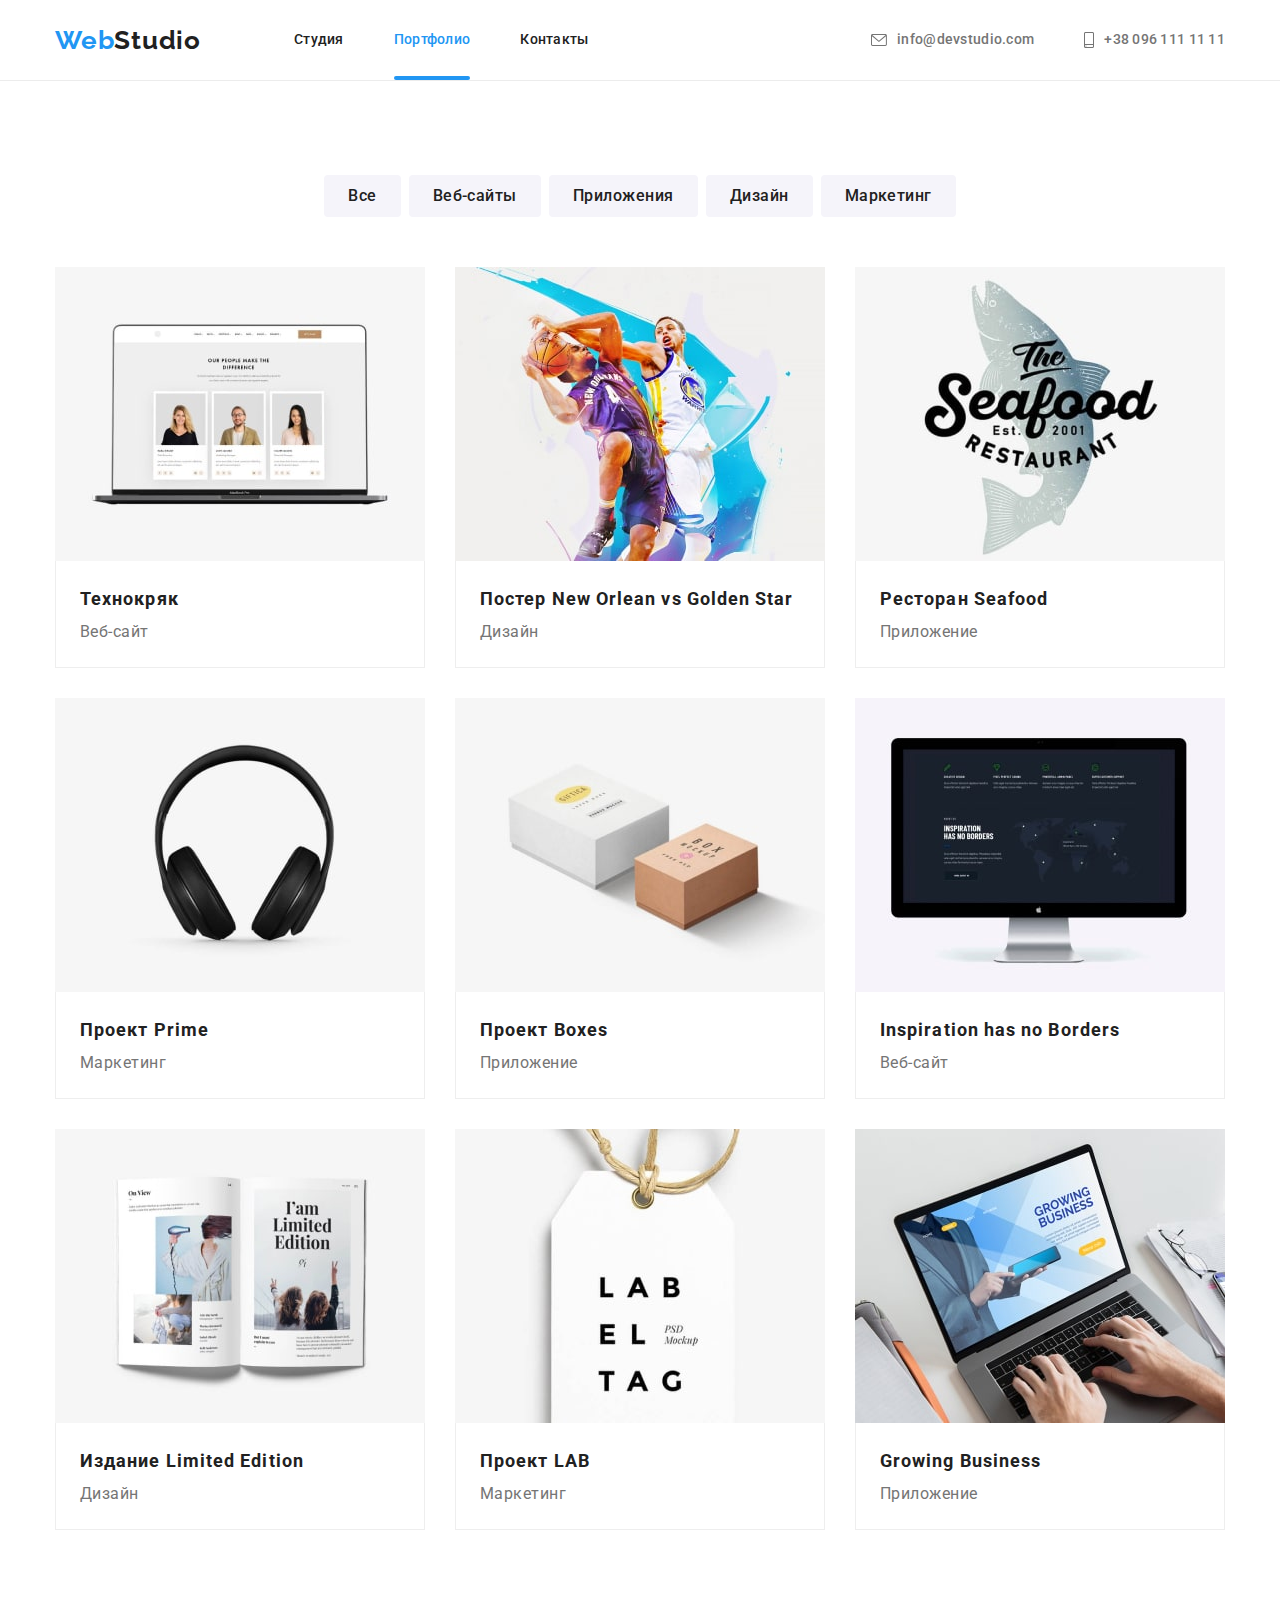
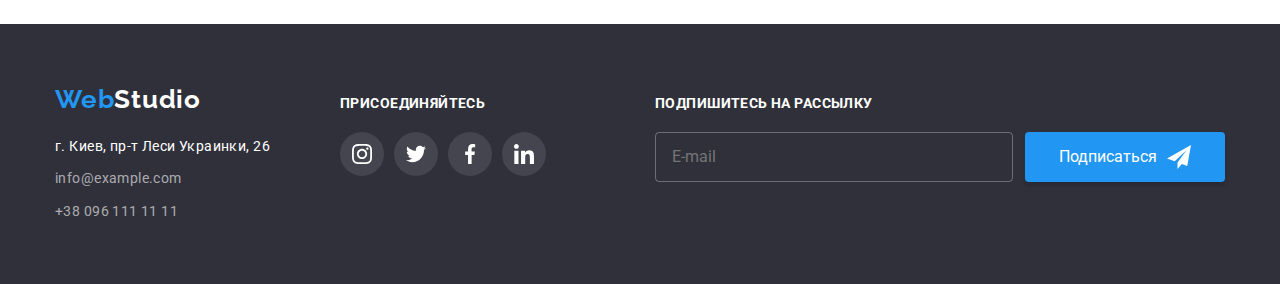
==== portfolio.html @ 9183d962 "старт задания" ====
<!DOCTYPE html>
<html lang="ru">

<head>
    <meta charset="UTF-8">
    <meta http-equiv="X-UA-Compatible" content="IE=edge">
    <meta name="viewport" content="width=device-width, initial-scale=1.0">
    <title>Document</title>    
    <link rel="preconnect" href="https://fonts.googleapis.com">
    <link rel="preconnect" href="https://fonts.gstatic.com" crossorigin>
    <link
        href="https://fonts.googleapis.com/css2?family=Raleway:wght@700&family=Roboto:wght@400;500;700;900&display=swap"
        rel="stylesheet">
        <link rel="stylesheet" href="https://cdnjs.cloudflare.com/ajax/libs/modern-normalize/1.1.0/modern-normalize.min.css"
            integrity="sha512-wpPYUAdjBVSE4KJnH1VR1HeZfpl1ub8YT/NKx4PuQ5NmX2tKuGu6U/JRp5y+Y8XG2tV+wKQpNHVUX03MfMFn9Q=="
            crossorigin="anonymous" referrerpolicy="no-referrer" />
    <link rel="stylesheet" href="https://cdnjs.cloudflare.com/ajax/libs/modern-normalize/1.0.0/modern-normalize.min.css" />
    <link rel="stylesheet" href="./css/styles.css">
</head>
<body>
    <!-- Header -->
    <header class="header">
        <div class="container nav-container">
            <nav class="header-navigation">
                <a lang="en" class="header-logo" href="">Web<span class="logo-studio">Studio</span> </a>
    
                <ul class="header-list">
                    <li class="header-item">
                        <a class="header-link " href="./index.html"> Студия</a>
                    </li>
                    <li class="header-item">
                        <a class="header-link current" href="./portfolio.html"> Портфолио</a>
                    </li>
                    <li class="header-item">
                        <a class="header-link" href="#contact"> Контакты</a>
                    </li>
    
                </ul>
            </nav>
    
            <ul class="header-contacts">
                <li class="header-contacts-item">
                    <a class="header-contacts-link" href="mailto:info@devstudio.com">
                        <svg class="header-contacts-icon" width="16" height="12">
                            <use href="./images/icons.svg#icon-envelope"></use>
                        </svg>
                        info@devstudio.com</a>
                </li>
                <li class="header-contacts-item">
                    <a class="header-contacts-link" href="tel:+380961111111">
                        <svg class="header-contacts-icon" width="10" height="16">
                            <use href="./images/icons.svg#icon-smartphone"></use>
                        </svg>
                        +38 096 111 11 11</a>
                </li>
            </ul>
    
        </div>
    </header>
    <main>

        <!-- Navigation -->
        <section class="section">
            <div class="container">
                <h1 class="visually-hidden">Навигация по сайту</h1>
                <ul class="navigation-list">
                    <li class="navigation-item"><button class="navigation-button" type="button">Все</button></li>
                    <li class="navigation-item"><button class="navigation-button" type="button">Веб-сайты</button></li>
                    <li class="navigation-item"><button class="navigation-button" type="button">Приложения</button></li>
                    <li class="navigation-item"><button class="navigation-button" type="button">Дизайн</button></li>
                    <li class="navigation-item"><button class="navigation-button" type="button">Маркетинг</button></li>
                </ul>
                <ul class="offers-list">
                    <li class="offers-item">
                        <a class="offers-link" href="">
                            <div class="offers-popup-block">
                                <img src="./images/img1-min.jpg" alt="Технокряк" width="370">
                                <p class="offers-popup-text">Технокряк это современная площадка распространения коронавируса. Компании используют эту платформу для цифрового
                                шпионажа и атак на защищённые сервера конкурентов.</p>
                            </div>
                            <div class="offers-item-bottom">
                                <h2 class="offers-title">Технокряк</h2>
                                <p class="offers-text">Веб-сайт</p>
                            </div>
                        </a>
                    </li>
                    <li class="offers-item">
                        <a class="offers-link" href="">
                            <div class="offers-popup-block">
                            <img src="./images/img2-min.jpg" alt="Постер New Orlean vs Golden Star" width="370">
                            <p class="offers-popup-text">Технокряк это современная площадка распространения коронавируса. Компании используют эту
                                платформу для цифрового
                                шпионажа и атак на защищённые сервера конкурентов.</p>
                                </div>
                            <div class="offers-item-bottom">
                                <h2 class="offers-title">Постер New Orlean vs Golden Star</h2>
                                <p class="offers-text">Дизайн</p>
                            </div>
                        </a>
                    </li>
                    <li class="offers-item">
                        <a class="offers-link" href="">
                            <div class="offers-popup-block">
                            <img src="./images/img3-min.jpg" alt="Ресторан Seafood" width="370">
                            <p class="offers-popup-text">Технокряк это современная площадка распространения коронавируса. Компании используют эту
                                платформу для цифрового
                                шпионажа и атак на защищённые сервера конкурентов.</p>
                                </div>
                            <div class="offers-item-bottom">
                                <h2 class="offers-title">Ресторан Seafood</h2>
                                <p class="offers-text">Приложение</p>
                            </div>
                        </a>
                    </li>
                    <li class="offers-item">
                        <a class="offers-link" href="">
                            <div class="offers-popup-block">
                            <img src="./images/img4-min.jpg" alt="Проект Prime" width="370">
                            <p class="offers-popup-text">Технокряк это современная площадка распространения коронавируса. Компании используют эту
                                платформу для цифрового
                                шпионажа и атак на защищённые сервера конкурентов.</p>
                                </div>
                            <div class="offers-item-bottom">
                                <h2 class="offers-title">Проект Prime</h2>
                                <p class="offers-text">Маркетинг</p>
                            </div>
                        </a>
                    </li>
                    <li class="offers-item">
                        <a class="offers-link" href="">
                            <div class="offers-popup-block">
                            <img src="./images/img5-min.jpg" alt="Проект Boxes" width="370">
                            <p class="offers-popup-text">Технокряк это современная площадка распространения коронавируса. Компании используют эту
                                платформу для цифрового
                                шпионажа и атак на защищённые сервера конкурентов.</p>
                                </div>
                            <div class="offers-item-bottom">
                                <h2 class="offers-title">Проект Boxes</h2>
                                <p class="offers-text">Приложение</p>
                            </div>
                        </a>
                    </li>
                    <li class="offers-item">
                        <a class="offers-link" href="">
                            <div class="offers-popup-block">
                            <img src="./images/img6-min.jpg" alt="Inspiration has no Borders" width="370">
                            <p class="offers-popup-text">Технокряк это современная площадка распространения коронавируса. Компании используют эту
                                платформу для цифрового
                                шпионажа и атак на защищённые сервера конкурентов.</p>
                                </div>
                            <div class="offers-item-bottom">
                                <h2 class="offers-title">Inspiration has no Borders</h2>
                                <p class="offers-text">Веб-сайт</p>
                            </div>
                        </a>
                    </li>
                    <li class="offers-item">
                        <a class="offers-link" href="">
                            <div class="offers-popup-block">
                            <img src="./images/img7-min.jpg" alt="Издание Limited Edition" width="370">
                            <p class="offers-popup-text">Технокряк это современная площадка распространения коронавируса. Компании используют эту
                                платформу для цифрового
                                шпионажа и атак на защищённые сервера конкурентов.</p>
                                </div>
                            <div class="offers-item-bottom">
                                <h2 class="offers-title">Издание Limited Edition</h2>
                                <p class="offers-text">Дизайн</p>
                            </div>
                        </a>
                    </li>
                    <li class="offers-item">
                        <a class="offers-link" href="">
                            <div class="offers-popup-block">
                            <img src="./images/img8-min.jpg" alt="Проект LAB" width="370">
                            <p class="offers-popup-text">Технокряк это современная площадка распространения коронавируса. Компании используют эту
                                платформу для цифрового
                                шпионажа и атак на защищённые сервера конкурентов.</p>
                                </div>
                            <div class="offers-item-bottom">
                                <h2 class="offers-title">Проект LAB</h2>
                                <p class="offers-text">Маркетинг</p>
                            </div>
                        </a>
                    </li>
                    <li class="offers-item">
                        <a class="offers-link" href="">
                            <div class="offers-popup-block">
                            <img src="./images/img9-min.jpg" alt="Growing Business" width="370">
                            <p class="offers-popup-text">Технокряк это современная площадка распространения коронавируса. Компании используют эту
                                платформу для цифрового
                                шпионажа и атак на защищённые сервера конкурентов.</p>
                                </div>
                            <div class="offers-item-bottom">
                                <h2 class="offers-title">Growing Business</h2>
                                <p class="offers-text">Приложение</p>
                            </div>
                        </a>
                    </li>
                </ul>
            </div>
        </section>

        <!-- Items -->
       
    </main>

    <!-- Footer -->
<footer class="footer" id="contact">
    <div class="container footer-container">
        <div class="address-box">
            <a lang="en" class="footer-logo" href="">Web<span class="footer-logo-studio">Studio</span></a>

            <address class="footer-address">
                <ul class="footer-contacts">
                    <li class="footer-contacts-item">
                        <a class="footer-map" href="https://goo.gl/maps/VZ49UgYhJQWMEwJX7" target="_blank"
                            rel="noopener noreferrer">г. Киев, пр-т Леси Украинки, 26
                        </a>
                    </li>
                    <li class="footer-contacts-item"><a class="footer-mail"
                            href="mailto:info@example.com">info@example.com</a></li>
                    <li class="footer-contacts-item"><a class="footer-tel" href="tel:+380961111111">+38 096 111 11
                            11</a></li>
                </ul>
            </address>
        </div>
        <div class="social-box">
            <p class="social-title">присоединяйтесь</p>
            <ul class="footer-social-list">
                <li class="footer-social-item">
                    <a href="" class="footer-social-link">
                        <svg class="footer-social-icon" width="20" height="20">
                            <use href="./images/icons.svg#icon-instagram-2">
                            </use>
                        </svg>
                    </a>
                </li>
                <li class="footer-social-item">
                    <a href="" class="footer-social-link">
                        <svg class="footer-social-icon" width="20" height="20">
                            <use href="./images/icons.svg#icon-twitter-1">
                            </use>
                        </svg>
                    </a>
                </li>
                <li class="footer-social-item">
                    <a href="" class="footer-social-link">
                        <svg class="footer-social-icon" width="20" height="20">
                            <use href="./images/icons.svg#icon-facebook-1">
                            </use>
                        </svg>
                    </a>
                </li>
                <li class="footer-social-item">
                    <a href="" class="footer-social-link">
                        <svg class="footer-social-icon" width="20" height="20">
                            <use href="./images/icons.svg#icon-linkedin-1">
                            </use>
                        </svg>
                    </a>
                </li>
            </ul>
        </div>
        <div class="online">
            <form action="#" class="online-form">
                <p class="social-title">подпишитесь на рассылку</p>
                <div class="online-signup">

                    <input type="text" class="online-input" name="online-name" placeholder="E-mail">
                    <button type="submit" class="footer-form-button">
                        Подписаться
                        <svg class="footer-button-icon" width="24" height="24">
                            <use href="./images/icons.svg#icon-icon-send"></use>
                        </svg>
                    </button>
                </div>

            </form>
        </div>
    </div>

</footer>
    
    </footer>
</body>
</html>
---- css/styles.css ----
:root {
  --main-title-color: #212121;
  --second-title-color: #ffffff;
  --main-text-color: #757575;
  --accent-color: #2196f3;
  --first-contacts-color: #757575;
  --second-contacts-color: rgba(255, 255, 255, 0.6);
  --third-contacts-color: #ffffff;
  --timing-function: cubic-bezier(0.4, 0, 0.2, 1);
}

html {
  box-sizing: border-box;
}

*,
*::before,
*::after {
  box-sizing: inherit;
}

body {
  font-family: Roboto, sans-serif;
  /* font-size: 14px;
  line-height: 1.71;
  letter-spacing: 0.03;
  color: #757575; */
}

a {
  text-decoration: none;
}

h1,
h2,
h3,
p,
ul {
  margin: 0;
}

ul {
  padding: 0;
  list-style: none;
}

img {
  display: block;
  max-width: 100%;
  height: auto;
}

.container {
  width: 1200px;
  padding-left: 15px;
  padding-right: 15px;
  margin: 0 auto;
}

.section {
  padding-top: 94px;
  padding-bottom: 94px;
}

/* -------------------- Header ------------------ */

.header {
  border-bottom: 1px solid #ececec;
}

.header-logo {
  margin-right: 93px;

  font-family: Raleway;
  font-weight: 700;
  font-size: 26px;
  line-height: 1.19;
  letter-spacing: 0.03em;
  color: #2196f3;
}

.logo-studio {
  color: #212121;
}

.header-list {
  display: flex;
}

.header-list .header-item:not(:last-child) {
  margin-right: 50px;
}

.header-link.current::after {
  content: '';
  position: absolute;
  display: block;
  width: 100%;
  height: 4px;
  bottom: 0;
  border-radius: 2px;
  background-color: var(--accent-color);
}
.header-link.current {
  color: var(--accent-color);
  position: relative;
}

.header-link {
  display: block;
  position: relative;
  padding-top: 32px;
  padding-bottom: 32px;

  font-weight: 500;
  font-size: 14px;
  line-height: 1.14;
  letter-spacing: 0.02em;
  color: var(--main-title-color);
  transition: color 250ms var(--timing-function);
}

.header-link:hover,
.header-link:focus {
  color: var(--accent-color);
}

.header-link:hover::after,
.header-link:focus::after {
  opacity: 1;
}

.header-navigation {
  display: flex;
  align-items: center;
}

.nav-container {
  display: flex;
}

.header-contacts {
  display: flex;
  margin-left: auto;
}

.header-contacts .header-contacts-item:not(:last-child) {
  margin-right: 50px;
}

.header-contacts-link {
  display: flex;
  padding-top: 32px;
  padding-bottom: 32px;
  align-items: center;

  font-weight: 500;
  font-size: 14px;
  line-height: 1.14;
  letter-spacing: 0.02em;

  color: var(--first-contacts-color);
  transition: color 250ms var(--timing-function);
}

.header-contacts-link:hover,
.header-contacts-link:focus {
  color: var(--accent-color);
}

.header-contacts-icon {
  margin-right: 10px;
  fill: currentColor;
}
/*----------------- Hero ------------------- */

.hero {
  max-width: 1600px;
  margin-left: auto;
  margin-right: auto;
  padding: 200px 0;
  background-color: #2f303a;
  background-image: linear-gradient(rgba(47, 48, 58, 0.4), rgba(47, 48, 58, 0.4)),
    url(../images/hero-background.jpg);
  text-align: center;
  background-repeat: no-repeat;
  background-position: center;
  background-size: cover;
}

.hero-title {
  width: 696px;
  margin-bottom: 30px;
  margin-left: auto;
  margin-right: auto;

  font-weight: 900;
  font-size: 44px;
  line-height: 1.36;
  letter-spacing: 0.06em;
  text-transform: uppercase;
  color: var(--second-title-color);
}

.hero-button {
  cursor: pointer;
  font-family: inherit;
  font-weight: 700;
  font-size: 16px;
  line-height: 1.87;
  letter-spacing: 0.06em;
  background-color: var(--accent-color);
  color: var(--second-title-color);
  min-width: 200px;
  min-height: 50px;
  box-shadow: 0px 4px 4px rgba(0, 0, 0, 0.15);
  border-radius: 4px;
  border: transparent;
  transition: background-color 250ms var(--timing-function);
}

.hero-button:hover,
.hero-button:focus {
  background-color: #188ce8;
}

/*----------------- About ------------------- */

.about-icons-list {
  display: flex;
  justify-content: center;
  margin-bottom: 30px;
}

.about-icons-item {
  width: 270px;
  height: 120px;
  background: #f5f4fa;
  border-radius: 4px;
}

.about-icons-item + .about-icons-item {
  margin-left: 30px;
}

.about-icons-link {
  width: 100%;
  height: 100%;
  display: flex;
  align-items: center;
  justify-content: center;
}

.about-list {
  display: flex;
}

.about-title {
  font-weight: 700;
  font-size: 14px;
  line-height: 1.14;
  letter-spacing: 0.03em;
  text-transform: uppercase;
  color: var(--main-title-color);
  margin-bottom: 10px;
}

.about-item:not(:last-child) {
  margin-right: 30px;
}

/* .about-item::before { 
  display: block;
  content: '';
  height: 120px;
  background: #f5f4fa;
  border-radius: 4px;
  margin-bottom: 30px;
}*/

.about-text {
  font-size: 14px;
  line-height: 1.71;
  letter-spacing: 0.03em;
  color: var(--main-text-color);
}

/*--------------------  Our works ------------------ */

.work-section {
  padding-top: 0;
}

.works-list {
  display: flex;
}

.works-item:not(:last-child) {
  margin-right: 30px;
}

.works-item {
  position: relative;
}
.works-item > .works-text {
  position: absolute;
  display: flex;
  align-items: center;
  justify-content: center;
  bottom: 0;
  height: 70px;
  width: 100%;
  font-family: Roboto;
  font-weight: 700;
  font-size: 14px;
  line-height: 16px;
  letter-spacing: 0.03em;
  text-transform: uppercase;
  background-color: rgba(47, 48, 58, 0.8);

  color: var(--second-title-color);
}

.works-title {
  text-align: center;
  margin-bottom: 50px;

  font-weight: 700;
  font-size: 36px;
  line-height: 1.17;
  letter-spacing: 0.03em;

  color: var(--main-title-color);
}

/* ------------------ Our team ---------------------- */
.team-section {
  background-color: #f5f4fa;
}

.team-list {
  display: flex;
}

.team-item:not(:last-child) {
  margin-right: 30px;
}

.team-title {
  text-align: center;
  margin-bottom: 50px;

  font-weight: 700;
  font-size: 36px;
  line-height: 1.17;
  letter-spacing: 0.03em;
  color: var(--main-title-color);
}

.team-name {
  margin-bottom: 10px;

  font-weight: 500;
  font-size: 16px;
  line-height: 1.19;
  letter-spacing: 0.03em;
  color: var(--main-title-color);
}

.team-position {
  font-size: 16px;
  line-height: 1.19;
  letter-spacing: 0.03em;
  color: var(--main-text-color);
  margin-bottom: 16px;
}

.crewman-item-bottom {
  padding-top: 30px;
  padding-bottom: 30px;
  text-align: center;

  background: #ffffff;
  box-shadow: 0px 1px 3px rgba(0, 0, 0, 0.12), 0px 1px 1px rgba(0, 0, 0, 0.14),
    0px 2px 1px rgba(0, 0, 0, 0.2);
  border-radius: 0px 0px 4px 4px;
}

.master-social-list {
  display: flex;
  justify-content: center;
}

.master-social-item {
  width: 44px;
  height: 44px;
}

.master-social-item + .master-social-item {
  margin-left: 10px;
}

.master-social-link {
  width: 100%;
  height: 100%;
  background-color: #ffffff;
  border-radius: 50%;
  display: flex;
  align-items: center;
  justify-content: center;
  color: #afb1b8;
  transition: background-color 250ms var(--timing-function), color 250ms var(--timing-function);
}

.master-social-icon {
  fill: currentColor;
}

.master-social-link:hover,
.master-social-link:focus {
  background-color: var(--accent-color);
  color: #ffffff;
}

/* -------------Regular customers------------- */

.customers-list {
  display: flex;
  justify-content: center;
}

.customers-item {
  width: 170px;
  height: 92px;
}

.customers-item + .customers-item {
  margin-left: 30px;
}

.customers-link {
  width: 100%;
  height: 100%;
  border: 1px solid #afb1b8;
  border-radius: 4px;
  display: flex;
  align-items: center;
  justify-content: center;
  color: #afb1b8;
  transition: border-color 250ms var(--timing-function), color 250ms var(--timing-function);
}

.customers-icon {
  fill: currentColor;
}

.customers-link:hover,
.customers-link:focus {
  border-color: var(--accent-color);
  color: var(--accent-color);
}

.customers-title {
  text-align: center;
  margin-bottom: 50px;

  font-weight: 700;
  font-size: 36px;
  line-height: 1.17;
  letter-spacing: 0.03em;
  color: var(--main-title-color);
}

/* ------------------ Footer ---------------- */

.footer {
  background-color: #2f303a;
  padding: 60px 0;
}

.footer-address {
  margin-top: 20px;
  font-style: normal;
}

.footer-logo {
  font-family: Raleway;
  font-weight: 700;
  font-size: 26px;
  line-height: 1.19;
  letter-spacing: 0.03em;
  color: #2196f3;
}

.footer-logo-studio {
  color: #ffffff;
}

.footer-map {
  font-size: 14px;
  line-height: 1.71;
  letter-spacing: 0.03em;
  color: var(--third-contacts-color);
}

.footer-mail {
  font-size: 14px;
  line-height: 1.71;
  letter-spacing: 0.03em;
  color: var(--second-contacts-color);
}

.footer-tel {
  font-size: 14px;
  line-height: 1.71;
  letter-spacing: 0.03em;
  color: var(--second-contacts-color);
}

.footer-contacts-item:not(:last-child) {
  margin-bottom: 9px;
}

.footer-container {
  display: flex;
  align-items: baseline;
}

.social-box {
  margin-left: 70px;
}

.social-title {
  font-weight: 700;
  font-size: 14px;
  line-height: 1.14;
  letter-spacing: 0.03em;
  text-transform: uppercase;
  margin-bottom: 20px;
  color: var(--second-title-color);
}

.footer-social-list {
  display: flex;
  justify-content: center;
}

.footer-social-item {
  width: 44px;
  height: 44px;
}

.footer-social-item:not(:last-child) {
  margin-right: 10px;
}

.footer-social-link {
  width: 100%;
  height: 100%;
  background-color: rgba(255, 255, 255, 0.1);
  border-radius: 50%;
  display: flex;
  align-items: center;
  justify-content: center;
  color: #afb1b8;
  transition: background-color 250ms var(--timing-function);
}

.footer-social-icon {
  fill: var(--second-title-color);
}

.footer-social-link:hover,
.footer-social-link:focus {
  background-color: var(--accent-color);
}

.online {
  margin-left: auto;
}

.online-signup {
  display: flex;
  justify-content: space-between;
  align-items: center;
  margin-left: auto;
}

.online-input {
  width: 358px;
  height: 50px;
  border: 1px solid rgba(255, 255, 255, 0.3);
  border-radius: 4px;
  background-color: inherit;
  padding: 15px 16px;
  color: #ffffff;
  margin-right: 12px;
}

.footer-form-button {
  cursor: pointer;
  border: transparent;
  display: flex;
  justify-content: center;
  align-items: center;
  width: 200px;
  height: 50px;
  background: #2196f3;
  box-shadow: 0px 4px 4px rgba(0, 0, 0, 0.15);
  border-radius: 4px;
  font-size: 16px;
  line-height: 1.87;
  color: #ffffff;
}

.footer-button-icon {
  margin-left: 10px;
  fill: #ffffff;
}

/*--------------------Modal window---------------- */

.backdrop {
  width: 100vw;
  height: 100vh;
  background-color: rgba(0, 0, 0, 0.2);
  position: fixed;
  top: 0;
  transition: opacity 500ms var(--timing-function), visibility 500ms var(--timing-function);
}

.backdrop.is-hidden .modal {
  transform: scale(1.5);
  transition: transform 500ms;
}

.modal {
  width: 528px;
  min-height: 581px;
  background-color: var(--second-title-color);
  border-radius: 4px;
  position: absolute;
  top: 50%;
  left: 50%;
  padding: 40px;
  transform: scale(1);
  transform: translate(-50%, -50%);
  transition: transform 500ms var(--timing-function);
}

.modal-close {
  cursor: pointer;
  width: 30px;
  height: 30px;
  background-color: transparent;
  border: 1px solid rgba(0, 0, 0, 0.1);
  border-radius: 50%;
  position: absolute;
  top: 8px;
  right: 8px;
  display: flex;
  align-items: center;
  justify-content: center;
}

.modal-close:hover,
.modal-close:focus {
  fill: #2196f3;
  transition: fill 250ms cubic-bezier(0.4, 0, 0.2, 1);
}

.is-hidden {
  visibility: hidden;
  opacity: 0;
  pointer-events: none;
}

.modal-title {
  font-weight: bold;
  font-size: 20px;
  line-height: 1.15;
  text-align: center;
  letter-spacing: 0.03em;

  color: var(--main-title-color);
  margin-bottom: 12px;
}

.modal-field {
  margin-bottom: 10px;
}
.modal-comment {
  margin-bottom: 20px;
}

.input-wrap {
  position: relative;
}

.input-icon {
  position: absolute;
  left: 12px;
  top: 50%;
  transform: translateY(-50%);
  transition: fill 250ms var(--timing-function);
}

.modal-form-input {
  cursor: pointer;
  width: 100%;
  height: 40px;
  border: 1px solid rgba(33, 33, 33, 0.2);
  border-radius: 4px;

  padding-left: 42px;
  padding-right: 10px;
  color: var(--main-text-color);
  outline: none;
  transition: border-color 250ms var(--timing-function);
}

.modal-form-input:focus {
  border-color: var(--accent-color);
}

.modal-form-input:focus + .input-icon {
  fill: var(--accent-color);
}

.modal-form-text {
  display: block;
  width: 100%;
  height: 120px;
  border: 1px solid rgba(33, 33, 33, 0.2);

  border-radius: 4px;
  resize: none;
  padding: 12px 16px;
}

.modal-form-text::placeholder {
  font-size: 12px;
  line-height: 1.17;
  letter-spacing: 0.01em;
  color: rgba(117, 117, 117, 0.5);
}

.modal-form-text:focus {
  border-color: var(--accent-color);
}

.form-input-text {
  font-family: Roboto;
  font-weight: normal;
  font-size: 12px;
  line-height: 1.17;
  letter-spacing: 0.01em;
  color: var(--main-text-color);
  display: block;
  margin-bottom: 4px;
}

.check-text {
  align-items: center;
  justify-content: center;
  font-size: 14px;
  line-height: 1.71;
  letter-spacing: 0.03em;
  color: var(--first-contacts-color);
  display: flex;
  margin-bottom: 30px;
}

.check-item {
  width: 16px;
  height: 15px;
  border: 2px solid #212121;
  border-radius: 2px;
  margin-right: 8px;
  display: flex;
  align-items: center;
  justify-content: center;
  transition: background-color 250ms var(--timing-function), border 250ms var(--timing-function);
}

.check-icon {
  fill: #ffffff;
}
.policy-text,
.modal-checkbox-link {
  font-size: 14px;
  line-height: 1.71;
  letter-spacing: 0.03em;
  color: var(--main-text-color);
}

.modal-checkbox-link {
  text-decoration-line: underline;
  color: #2196f3;
}

.modal-check:checked + .check-text .check-item {
  background-color: var(--accent-color);
  border: none;
}

.modal-check:focus {
  accent-color: var(--accent-color);
  border: none;
}

.modal-button {
  display: block;
  margin: 0 auto;
  cursor: pointer;
  font-family: inherit;
  font-weight: 700;
  font-size: 16px;
  line-height: 1.87;
  letter-spacing: 0.06em;
  background-color: var(--accent-color);
  color: var(--second-title-color);
  min-width: 200px;
  min-height: 50px;
  box-shadow: 0px 4px 4px rgba(0, 0, 0, 0.15);
  border-radius: 4px;
  border: transparent;
  transition: background-color 250ms var(--timing-function);
}

.modal-button:hover,
.modal-button:focus {
  background-color: #188ce8;
}

/* ------------------- PORTFOLIO ----------------- */
/* ------------------- Navigation ----------------- */

.navigation-list {
  display: flex;
  justify-content: center;
  margin-bottom: 50px;
}

.menu-container {
  padding-top: 94px;
}

.visually-hidden {
  position: absolute;
  width: 1px;
  height: 1px;
  margin: -1px;
  padding: 0;
  overflow: hidden;
  border: 0;
  clip: rect(0 0 0 0);
}

.navigation-list .navigation-item:not(:last-child) {
  margin-right: 8px;
}

.navigation-button {
  cursor: pointer;
  font-family: inherit;
  font-weight: 500;
  font-size: 16px;
  line-height: 1.62;
  letter-spacing: 0.03em;
  color: var(--main-title-color);
  background: #f5f4fa;

  border-radius: 4px;
  min-width: 73px;
  padding: 6px 22px 6px 22px;
  border: 2px solid transparent;
  transition: background-color 250ms var(--timing-function), color 250ms var(--timing-function),
    box-shadow 250ms var(--timing-function);
}

.navigation-button:hover,
.navigation-button:focus {
  box-shadow: 0px 3px 1px rgba(0, 0, 0, 0.1), 0px 1px 2px rgba(0, 0, 0, 0.08),
    0px 2px 2px rgba(0, 0, 0, 0.12);
  color: #ffffff;
  background-color: var(--accent-color);
}

/* ------------------- Offers ----------------- */

.offers-section {
  padding-top: 50px;
  padding-bottom: 94px;
}

.offers-title {
  font-weight: 700;
  font-size: 18px;
  line-height: 2;
  letter-spacing: 0.06em;
  color: var(--main-title-color);
}

.offers-text {
  font-size: 16px;
  line-height: 1.87;
  letter-spacing: 0.03em;
  color: var(--main-text-color);
}

.offers-list {
  display: flex;
  flex-wrap: wrap;
  margin-left: -30px;
  margin-bottom: -30px;
}

.offers-item {
  flex-basis: calc(100% / 3 - 30px);
  margin-left: 30px;
  margin-bottom: 30px;
}

.offers-link:hover .offers-popup-text,
.offers-link:focus .offers-popup-text {
  transform: translateY(0);
}

.offers-link {
  display: block;
  transition: box-shadow 250ms var(--timing-function);
}

.offers-link:hover,
.offers-link:focus {
  box-shadow: 0px 1px 1px rgba(0, 0, 0, 0.12), 0px 4px 4px rgba(0, 0, 0, 0.06),
    1px 4px 6px rgba(0, 0, 0, 0.16);
}

.offers-item-bottom {
  padding: 20px 24px;
  border: 1px solid #eeeeee;
  border-top: none;
}

.offers-popup-block {
  position: relative;
  overflow: hidden;
}

.offers-popup-text {
  position: absolute;
  top: 0;
  left: 0;
  padding: 63px 24px;
  background-color: rgba(33, 150, 243, 0.9);
  font-family: Roboto;
  font-size: 18px;
  line-height: 1.56;
  letter-spacing: 0.03em;
  color: var(--second-title-color);
  transform: translateY(100%);
  transition: transform 250ms var(--timing-function);
}
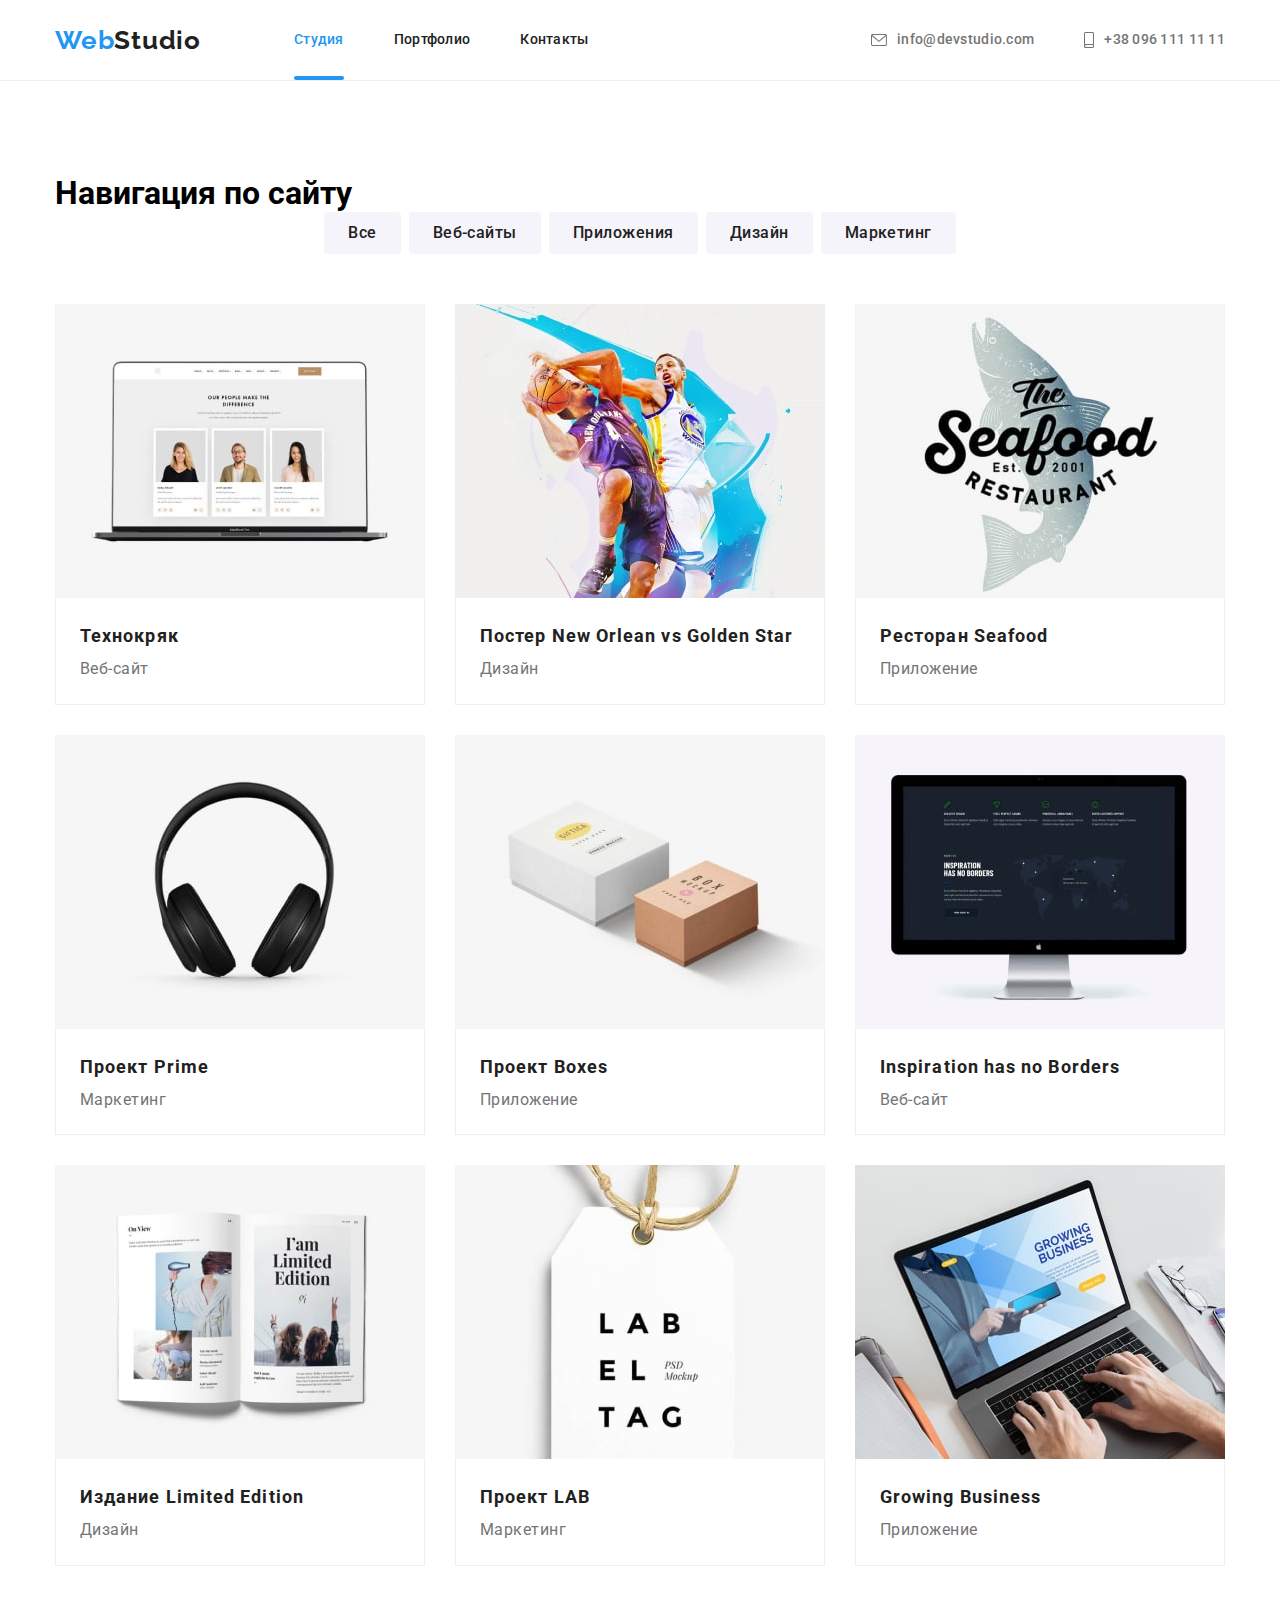
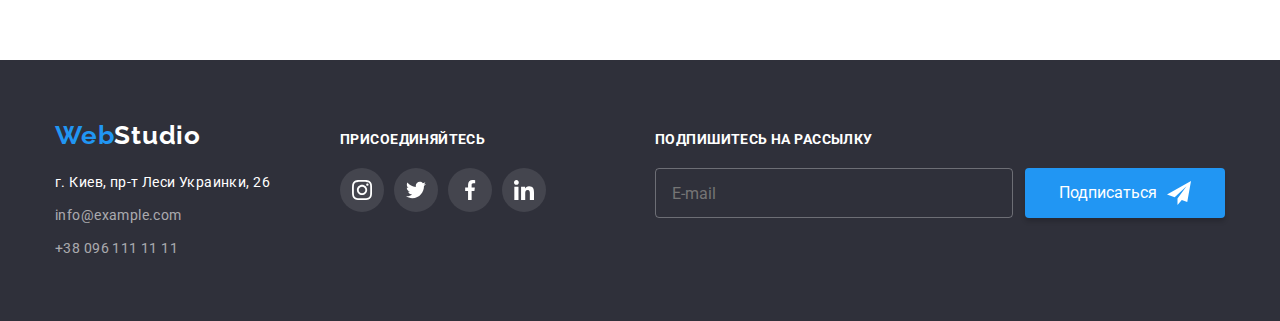
==== commit ca1f6d4d: "bem part1" ====
--- a/portfolio.html
+++ b/portfolio.html
@@ -15,40 +15,41 @@
             integrity="sha512-wpPYUAdjBVSE4KJnH1VR1HeZfpl1ub8YT/NKx4PuQ5NmX2tKuGu6U/JRp5y+Y8XG2tV+wKQpNHVUX03MfMFn9Q=="
             crossorigin="anonymous" referrerpolicy="no-referrer" />
     <link rel="stylesheet" href="https://cdnjs.cloudflare.com/ajax/libs/modern-normalize/1.0.0/modern-normalize.min.css" />
-    <link rel="stylesheet" href="./css/styles.css">
+    
+    <link rel="stylesheet" href="./css/main.css">
 </head>
 <body>
     <!-- Header -->
     <header class="header">
-        <div class="container nav-container">
-            <nav class="header-navigation">
-                <a lang="en" class="header-logo" href="">Web<span class="logo-studio">Studio</span> </a>
-    
-                <ul class="header-list">
-                    <li class="header-item">
-                        <a class="header-link " href="./index.html"> Студия</a>
-                    </li>
-                    <li class="header-item">
-                        <a class="header-link current" href="./portfolio.html"> Портфолио</a>
-                    </li>
-                    <li class="header-item">
-                        <a class="header-link" href="#contact"> Контакты</a>
+        <div class="container header__container">
+            <nav class="header__navigation">
+                <a lang="en" class="header__logo" href="">Web<span class="header__logostudio">Studio</span> </a>
+    
+                <ul class="header__list">
+                    <li class="header__item">
+                        <a class="header__link current" href="./index.html"> Студия</a>
+                    </li>
+                    <li class="header__item">
+                        <a class="header__link" href="./portfolio.html"> Портфолио</a>
+                    </li>
+                    <li class="header__item">
+                        <a class="header__link" href="#contact"> Контакты</a>
                     </li>
     
                 </ul>
             </nav>
     
-            <ul class="header-contacts">
-                <li class="header-contacts-item">
-                    <a class="header-contacts-link" href="mailto:info@devstudio.com">
-                        <svg class="header-contacts-icon" width="16" height="12">
+            <ul class="contacts">
+                <li class="contacts__item">
+                    <a class="contacts__link" href="mailto:info@devstudio.com">
+                        <svg class="contacts__icon" width="16" height="12">
                             <use href="./images/icons.svg#icon-envelope"></use>
                         </svg>
                         info@devstudio.com</a>
                 </li>
-                <li class="header-contacts-item">
-                    <a class="header-contacts-link" href="tel:+380961111111">
-                        <svg class="header-contacts-icon" width="10" height="16">
+                <li class="contacts__item">
+                    <a class="contacts__link" href="tel:+380961111111">
+                        <svg class="contacts__icon" width="10" height="16">
                             <use href="./images/icons.svg#icon-smartphone"></use>
                         </svg>
                         +38 096 111 11 11</a>
@@ -59,7 +60,7 @@
     </header>
     <main>
 
-        <!-- Navigation -->
+        <!-- Offers -->
         <section class="section">
             <div class="container">
                 <h1 class="visually-hidden">Навигация по сайту</h1>
@@ -200,7 +201,6 @@
             </div>
         </section>
 
-        <!-- Items -->
        
     </main>
 
--- a/css/main.css
+++ b/css/main.css
@@ -0,0 +1,908 @@
+:root {
+  --main-title-color: #212121;
+  --second-title-color: #ffffff;
+  --main-text-color: #757575;
+  --accent-color: #2196f3;
+  --first-contacts-color: #757575;
+  --second-contacts-color: rgba(255, 255, 255, 0.6);
+  --third-contacts-color: #ffffff;
+  --timing-function: cubic-bezier(0.4, 0, 0.2, 1);
+}
+
+.visually__hidden {
+  position: absolute;
+  width: 1px;
+  height: 1px;
+  margin: -1px;
+  padding: 0;
+  overflow: hidden;
+  border: 0;
+  clip: rect(0 0 0 0);
+}
+
+html {
+  box-sizing: border-box;
+}
+
+*,
+*::before,
+*::after {
+  box-sizing: inherit;
+}
+
+body {
+  font-family: Roboto, sans-serif;
+}
+
+a {
+  text-decoration: none;
+}
+
+h1,
+h2,
+h3,
+p,
+ul {
+  margin: 0;
+}
+
+ul {
+  padding: 0;
+  list-style: none;
+}
+
+img {
+  display: block;
+  max-width: 100%;
+  height: auto;
+}
+
+.container {
+  width: 1200px;
+  padding-left: 15px;
+  padding-right: 15px;
+  margin: 0 auto;
+}
+
+.section {
+  padding-top: 94px;
+  padding-bottom: 94px;
+}
+
+.hero__button {
+  cursor: pointer;
+  font-family: inherit;
+  font-weight: 700;
+  font-size: 16px;
+  line-height: 1.87;
+  letter-spacing: 0.06em;
+  background-color: var(--accent-color);
+  color: var(--second-title-color);
+  min-width: 200px;
+  min-height: 50px;
+  box-shadow: 0px 4px 4px rgba(0, 0, 0, 0.15);
+  border-radius: 4px;
+  border: transparent;
+  transition: background-color 250ms var(--timing-function);
+}
+
+.hero__button:hover, .hero__button:focus {
+  background-color: #188ce8;
+}
+
+.backdrop {
+  width: 100vw;
+  height: 100vh;
+  background-color: rgba(0, 0, 0, 0.2);
+  position: fixed;
+  top: 0;
+  transition: opacity 500ms var(--timing-function), visibility 500ms var(--timing-function);
+}
+
+.backdrop.is-hidden .modal {
+  transform: scale(1.5);
+  transition: transform 500ms;
+}
+
+.modal {
+  width: 528px;
+  min-height: 581px;
+  background-color: var(--second-title-color);
+  border-radius: 4px;
+  position: absolute;
+  top: 50%;
+  left: 50%;
+  padding: 40px;
+  transform: scale(1);
+  transform: translate(-50%, -50%);
+  transition: transform 500ms var(--timing-function);
+}
+
+.modal-close {
+  cursor: pointer;
+  width: 30px;
+  height: 30px;
+  background-color: transparent;
+  border: 1px solid rgba(0, 0, 0, 0.1);
+  border-radius: 50%;
+  position: absolute;
+  top: 8px;
+  right: 8px;
+  display: flex;
+  align-items: center;
+  justify-content: center;
+}
+
+.modal-close:hover, .modal-close:focus {
+  fill: #2196f3;
+  transition: fill 250ms cubic-bezier(0.4, 0, 0.2, 1);
+}
+
+.is-hidden {
+  visibility: hidden;
+  opacity: 0;
+  pointer-events: none;
+}
+
+.modal-title {
+  font-weight: bold;
+  font-size: 20px;
+  line-height: 1.15;
+  text-align: center;
+  letter-spacing: 0.03em;
+  color: var(--main-title-color);
+  margin-bottom: 12px;
+}
+
+.modal-field {
+  margin-bottom: 10px;
+}
+
+.modal-comment {
+  margin-bottom: 20px;
+}
+
+.input-wrap {
+  position: relative;
+}
+
+.input-icon {
+  position: absolute;
+  left: 12px;
+  top: 50%;
+  transform: translateY(-50%);
+  transition: fill 250ms var(--timing-function);
+}
+
+.modal-form-input {
+  cursor: pointer;
+  width: 100%;
+  height: 40px;
+  border: 1px solid rgba(33, 33, 33, 0.2);
+  border-radius: 4px;
+  padding-left: 42px;
+  padding-right: 10px;
+  color: var(--main-text-color);
+  outline: none;
+  transition: border-color 250ms var(--timing-function);
+}
+
+.modal-form-input:focus {
+  border-color: var(--accent-color);
+}
+
+.modal-form-input:focus + .input-icon {
+  fill: var(--accent-color);
+}
+
+.modal-form-text {
+  display: block;
+  width: 100%;
+  height: 120px;
+  border: 1px solid rgba(33, 33, 33, 0.2);
+  border-radius: 4px;
+  resize: none;
+  padding: 12px 16px;
+}
+
+.modal-form-text::placeholder {
+  font-size: 12px;
+  line-height: 1.17;
+  letter-spacing: 0.01em;
+  color: rgba(117, 117, 117, 0.5);
+}
+
+.modal-form-text:focus {
+  border-color: var(--accent-color);
+}
+
+.form-input-text {
+  font-weight: normal;
+  font-size: 12px;
+  line-height: 1.17;
+  letter-spacing: 0.01em;
+  color: var(--main-text-color);
+  display: block;
+  margin-bottom: 4px;
+}
+
+.check-text {
+  align-items: center;
+  justify-content: center;
+  font-size: 14px;
+  line-height: 1.71;
+  letter-spacing: 0.03em;
+  color: var(--first-contacts-color);
+  display: flex;
+  margin-bottom: 30px;
+}
+
+.check-item {
+  width: 16px;
+  height: 15px;
+  border: 2px solid #212121;
+  border-radius: 2px;
+  margin-right: 8px;
+  display: flex;
+  align-items: center;
+  justify-content: center;
+  transition: background-color 250ms var(--timing-function), border 250ms var(--timing-function);
+}
+
+.check-icon {
+  fill: #ffffff;
+}
+
+.policy-text,
+.modal-checkbox-link {
+  font-size: 14px;
+  line-height: 1.71;
+  letter-spacing: 0.03em;
+  color: var(--main-text-color);
+}
+
+.modal-checkbox-link {
+  text-decoration-line: underline;
+  color: #2196f3;
+}
+
+.modal-check:checked + .check-text .check-item {
+  background-color: var(--accent-color);
+  border: none;
+}
+
+.modal-check:checked + .check-text:focus {
+  accent-color: var(--accent-color);
+  border: none;
+}
+
+.modal-button {
+  display: block;
+  margin: 0 auto;
+  cursor: pointer;
+  font-family: inherit;
+  font-weight: 700;
+  font-size: 16px;
+  line-height: 1.87;
+  letter-spacing: 0.06em;
+  background-color: var(--accent-color);
+  color: var(--second-title-color);
+  min-width: 200px;
+  min-height: 50px;
+  box-shadow: 0px 4px 4px rgba(0, 0, 0, 0.15);
+  border-radius: 4px;
+  border: transparent;
+  transition: background-color 250ms var(--timing-function);
+}
+
+.modal-button:hover, .modal-button:focus {
+  background-color: #188ce8;
+}
+
+.header {
+  border-bottom: 1px solid #ececec;
+}
+
+.header__logo {
+  margin-right: 93px;
+  font-family: Raleway;
+  font-weight: 700;
+  font-size: 26px;
+  line-height: 1.19;
+  letter-spacing: 0.03em;
+  color: #2196f3;
+}
+
+.header__logostudio {
+  color: #212121;
+}
+
+.header__list {
+  display: flex;
+}
+
+.header__list .header__item:not(:last-child) {
+  margin-right: 50px;
+}
+
+.header__link {
+  display: block;
+  position: relative;
+  padding-top: 32px;
+  padding-bottom: 32px;
+  font-weight: 500;
+  font-size: 14px;
+  line-height: 1.14;
+  letter-spacing: 0.02em;
+  color: var(--main-title-color);
+  transition: color 250ms var(--timing-function);
+}
+
+.header__link.current::after {
+  content: '';
+  position: absolute;
+  display: block;
+  width: 100%;
+  height: 4px;
+  bottom: 0;
+  border-radius: 2px;
+  background-color: var(--accent-color);
+}
+
+.header__link.current {
+  color: var(--accent-color);
+  position: relative;
+}
+
+.header__link:hover, .header__link:focus {
+  color: var(--accent-color);
+}
+
+.header__link:hover::after, .header__link:focus::after {
+  opacity: 1;
+}
+
+.header__navigation {
+  display: flex;
+  align-items: center;
+}
+
+.header__container {
+  display: flex;
+}
+
+.contacts {
+  display: flex;
+  margin-left: auto;
+}
+
+.contacts .contacts__item:not(:last-child) {
+  margin-right: 50px;
+}
+
+.contacts__link {
+  display: flex;
+  padding-top: 32px;
+  padding-bottom: 32px;
+  align-items: center;
+  font-weight: 500;
+  font-size: 14px;
+  line-height: 1.14;
+  letter-spacing: 0.02em;
+  color: var(--first-contacts-color);
+  transition: color 250ms var(--timing-function);
+}
+
+.contacts__link:hover, .contacts__link:focus {
+  color: var(--accent-color);
+}
+
+.contacts__icon {
+  margin-right: 10px;
+  fill: currentColor;
+}
+
+.hero {
+  max-width: 1600px;
+  margin-left: auto;
+  margin-right: auto;
+  padding: 200px 0;
+  background-color: #2f303a;
+  background-image: linear-gradient(rgba(47, 48, 58, 0.4), rgba(47, 48, 58, 0.4)), url(../images/hero-background.jpg);
+  text-align: center;
+  background-repeat: no-repeat;
+  background-position: center;
+  background-size: cover;
+}
+
+.hero__title {
+  width: 696px;
+  margin-bottom: 30px;
+  margin-left: auto;
+  margin-right: auto;
+  font-weight: 900;
+  font-size: 44px;
+  line-height: 1.36;
+  letter-spacing: 0.06em;
+  text-transform: uppercase;
+  color: var(--second-title-color);
+}
+
+.features {
+  display: flex;
+  justify-content: center;
+  margin-bottom: 30px;
+}
+
+.features__item {
+  width: 270px;
+  height: 120px;
+  background: #f5f4fa;
+  border-radius: 4px;
+}
+
+.features__item + .features__item {
+  margin-left: 30px;
+}
+
+.features__link {
+  width: 100%;
+  height: 100%;
+  display: flex;
+  align-items: center;
+  justify-content: center;
+}
+
+.benefits__list {
+  display: flex;
+}
+
+.benefits__title {
+  font-weight: 700;
+  font-size: 14px;
+  line-height: 1.14;
+  letter-spacing: 0.03em;
+  text-transform: uppercase;
+  color: var(--main-title-color);
+  margin-bottom: 10px;
+}
+
+.benefits__item {
+  width: 270px;
+}
+
+.benefits__item + .benefits__item {
+  margin-left: 30px;
+}
+
+.benefits__text {
+  font-size: 14px;
+  line-height: 1.71;
+  letter-spacing: 0.03em;
+  color: var(--main-text-color);
+}
+
+.works__section {
+  padding-top: 0;
+}
+
+.works__list {
+  display: flex;
+}
+
+.works__item {
+  position: relative;
+}
+
+.works__item:not(:last-child) {
+  margin-right: 30px;
+}
+
+.works__item > .works__text {
+  position: absolute;
+  display: flex;
+  align-items: center;
+  justify-content: center;
+  bottom: 0;
+  height: 70px;
+  width: 100%;
+  font-family: Roboto;
+  font-weight: 700;
+  font-size: 14px;
+  line-height: 16px;
+  letter-spacing: 0.03em;
+  text-transform: uppercase;
+  background-color: rgba(47, 48, 58, 0.8);
+  color: var(--second-title-color);
+}
+
+.works__title {
+  text-align: center;
+  margin-bottom: 50px;
+  font-weight: 700;
+  font-size: 36px;
+  line-height: 1.17;
+  letter-spacing: 0.03em;
+  color: var(--main-title-color);
+}
+
+.team__section {
+  background-color: #f5f4fa;
+}
+
+.team__list {
+  display: flex;
+}
+
+.team__item:not(:last-child) {
+  margin-right: 30px;
+}
+
+.team__title {
+  text-align: center;
+  margin-bottom: 50px;
+  font-weight: 700;
+  font-size: 36px;
+  line-height: 1.17;
+  letter-spacing: 0.03em;
+  color: var(--main-title-color);
+}
+
+.crewman__name {
+  margin-bottom: 10px;
+  font-weight: 500;
+  font-size: 16px;
+  line-height: 1.19;
+  letter-spacing: 0.03em;
+  color: var(--main-title-color);
+}
+
+.crewman__position {
+  font-size: 16px;
+  line-height: 1.19;
+  letter-spacing: 0.03em;
+  color: var(--main-text-color);
+  margin-bottom: 16px;
+}
+
+.crewman {
+  padding-top: 30px;
+  padding-bottom: 30px;
+  text-align: center;
+  background: #ffffff;
+  box-shadow: 0px 1px 3px rgba(0, 0, 0, 0.12), 0px 1px 1px rgba(0, 0, 0, 0.14), 0px 2px 1px rgba(0, 0, 0, 0.2);
+  border-radius: 0px 0px 4px 4px;
+}
+
+.social__list {
+  display: flex;
+  justify-content: center;
+}
+
+.social__item {
+  width: 44px;
+  height: 44px;
+}
+
+.social__item + .social__item {
+  margin-left: 10px;
+}
+
+.social__link {
+  width: 100%;
+  height: 100%;
+  background-color: #ffffff;
+  border-radius: 50%;
+  display: flex;
+  align-items: center;
+  justify-content: center;
+  color: #afb1b8;
+  transition: background-color 250ms var(--timing-function), color 250ms var(--timing-function);
+}
+
+.social__link:hover, .social__link:focus {
+  background-color: var(--accent-color);
+  color: #ffffff;
+}
+
+.social__icon {
+  fill: currentColor;
+}
+
+.customers-list {
+  display: flex;
+  justify-content: center;
+}
+
+.customers-item {
+  width: 170px;
+  height: 92px;
+}
+
+.customers-item + .customers-item {
+  margin-left: 30px;
+}
+
+.customers-link {
+  width: 100%;
+  height: 100%;
+  border: 1px solid #afb1b8;
+  border-radius: 4px;
+  display: flex;
+  align-items: center;
+  justify-content: center;
+  color: #afb1b8;
+  transition: border-color 250ms var(--timing-function), color 250ms var(--timing-function);
+}
+
+.customers-link:hover, .customers-link:focus {
+  border-color: var(--accent-color);
+  color: var(--accent-color);
+}
+
+.customers-icon {
+  fill: currentColor;
+}
+
+.customers-title {
+  text-align: center;
+  margin-bottom: 50px;
+  font-weight: 700;
+  font-size: 36px;
+  line-height: 1.17;
+  letter-spacing: 0.03em;
+  color: var(--main-title-color);
+}
+
+.footer {
+  background-color: #2f303a;
+  padding: 60px 0;
+}
+
+.footer-address {
+  margin-top: 20px;
+  font-style: normal;
+}
+
+.footer-logo {
+  font-family: Raleway;
+  font-weight: 700;
+  font-size: 26px;
+  line-height: 1.19;
+  letter-spacing: 0.03em;
+  color: #2196f3;
+}
+
+.footer-logo-studio {
+  color: #ffffff;
+}
+
+.footer-map {
+  font-size: 14px;
+  line-height: 1.71;
+  letter-spacing: 0.03em;
+  color: var(--third-contacts-color);
+}
+
+.footer-mail {
+  font-size: 14px;
+  line-height: 1.71;
+  letter-spacing: 0.03em;
+  color: var(--second-contacts-color);
+}
+
+.footer-tel {
+  font-size: 14px;
+  line-height: 1.71;
+  letter-spacing: 0.03em;
+  color: var(--second-contacts-color);
+}
+
+.footer-contacts-item:not(:last-child) {
+  margin-bottom: 9px;
+}
+
+.footer-container {
+  display: flex;
+  align-items: baseline;
+}
+
+.social-box {
+  margin-left: 70px;
+}
+
+.social-title {
+  font-weight: 700;
+  font-size: 14px;
+  line-height: 1.14;
+  letter-spacing: 0.03em;
+  text-transform: uppercase;
+  margin-bottom: 20px;
+  color: var(--second-title-color);
+}
+
+.footer-social-list {
+  display: flex;
+  justify-content: center;
+}
+
+.footer-social-item {
+  width: 44px;
+  height: 44px;
+}
+
+.footer-social-item:not(:last-child) {
+  margin-right: 10px;
+}
+
+.footer-social-link {
+  width: 100%;
+  height: 100%;
+  background-color: rgba(255, 255, 255, 0.1);
+  border-radius: 50%;
+  display: flex;
+  align-items: center;
+  justify-content: center;
+  color: #afb1b8;
+  transition: background-color 250ms var(--timing-function);
+}
+
+.footer-social-link:hover, .footer-social-link:focus {
+  background-color: var(--accent-color);
+}
+
+.footer-social-icon {
+  fill: var(--second-title-color);
+}
+
+.online {
+  margin-left: auto;
+}
+
+.online-signup {
+  display: flex;
+  justify-content: space-between;
+  align-items: center;
+  margin-left: auto;
+}
+
+.online-input {
+  width: 358px;
+  height: 50px;
+  border: 1px solid rgba(255, 255, 255, 0.3);
+  border-radius: 4px;
+  background-color: inherit;
+  padding: 15px 16px;
+  color: #ffffff;
+  margin-right: 12px;
+}
+
+.footer-form-button {
+  cursor: pointer;
+  border: transparent;
+  display: flex;
+  justify-content: center;
+  align-items: center;
+  width: 200px;
+  height: 50px;
+  background: #2196f3;
+  box-shadow: 0px 4px 4px rgba(0, 0, 0, 0.15);
+  border-radius: 4px;
+  font-size: 16px;
+  line-height: 1.87;
+  color: #ffffff;
+}
+
+.footer-button-icon {
+  margin-left: 10px;
+  fill: #ffffff;
+}
+
+.navigation-list {
+  display: flex;
+  justify-content: center;
+  margin-bottom: 50px;
+}
+
+.navigation-list .navigation-item:not(:last-child) {
+  margin-right: 8px;
+}
+
+.menu-container {
+  padding-top: 94px;
+}
+
+.navigation-button {
+  cursor: pointer;
+  font-family: inherit;
+  font-weight: 500;
+  font-size: 16px;
+  line-height: 1.62;
+  letter-spacing: 0.03em;
+  color: var(--main-title-color);
+  background: #f5f4fa;
+  border-radius: 4px;
+  min-width: 73px;
+  padding: 6px 22px 6px 22px;
+  border: 2px solid transparent;
+  transition: background-color 250ms var(--timing-function), color 250ms var(--timing-function), box-shadow 250ms var(--timing-function);
+}
+
+.navigation-button:hover, .navigation-button:focus {
+  box-shadow: 0px 3px 1px rgba(0, 0, 0, 0.1), 0px 1px 2px rgba(0, 0, 0, 0.08), 0px 2px 2px rgba(0, 0, 0, 0.12);
+  color: #ffffff;
+  background-color: var(--accent-color);
+}
+
+/* .offers-section {
+  padding-top: 50px;
+  padding-bottom: 94px;
+} */
+.offers-title {
+  font-weight: 700;
+  font-size: 18px;
+  line-height: 2;
+  letter-spacing: 0.06em;
+  color: var(--main-title-color);
+}
+
+.offers-text {
+  font-size: 16px;
+  line-height: 1.87;
+  letter-spacing: 0.03em;
+  color: var(--main-text-color);
+}
+
+.offers-list {
+  display: flex;
+  flex-wrap: wrap;
+  margin-left: -30px;
+  margin-bottom: -30px;
+}
+
+.offers-item {
+  flex-basis: calc(100% / 3 - 30px);
+  margin-left: 30px;
+  margin-bottom: 30px;
+}
+
+.offers-link {
+  display: block;
+  transition: box-shadow 250ms var(--timing-function);
+}
+
+.offers-link:hover .offers-popup-text,
+.offers-link:focus .offers-popup-text {
+  transform: translateY(0);
+}
+
+.offers-link:hover, .offers-link:focus {
+  box-shadow: 0px 1px 1px rgba(0, 0, 0, 0.12), 0px 4px 4px rgba(0, 0, 0, 0.06), 1px 4px 6px rgba(0, 0, 0, 0.16);
+}
+
+.offers-item-bottom {
+  padding: 20px 24px;
+  border: 1px solid #eeeeee;
+  border-top: none;
+}
+
+.offers-popup-block {
+  position: relative;
+  overflow: hidden;
+}
+
+.offers-popup-text {
+  position: absolute;
+  top: 0;
+  left: 0;
+  padding: 63px 24px;
+  background-color: rgba(33, 150, 243, 0.9);
+  font-family: Roboto;
+  font-size: 18px;
+  line-height: 1.56;
+  letter-spacing: 0.03em;
+  color: var(--second-title-color);
+  transform: translateY(100%);
+  transition: transform 250ms var(--timing-function);
+}
+/*# sourceMappingURL=main.css.map */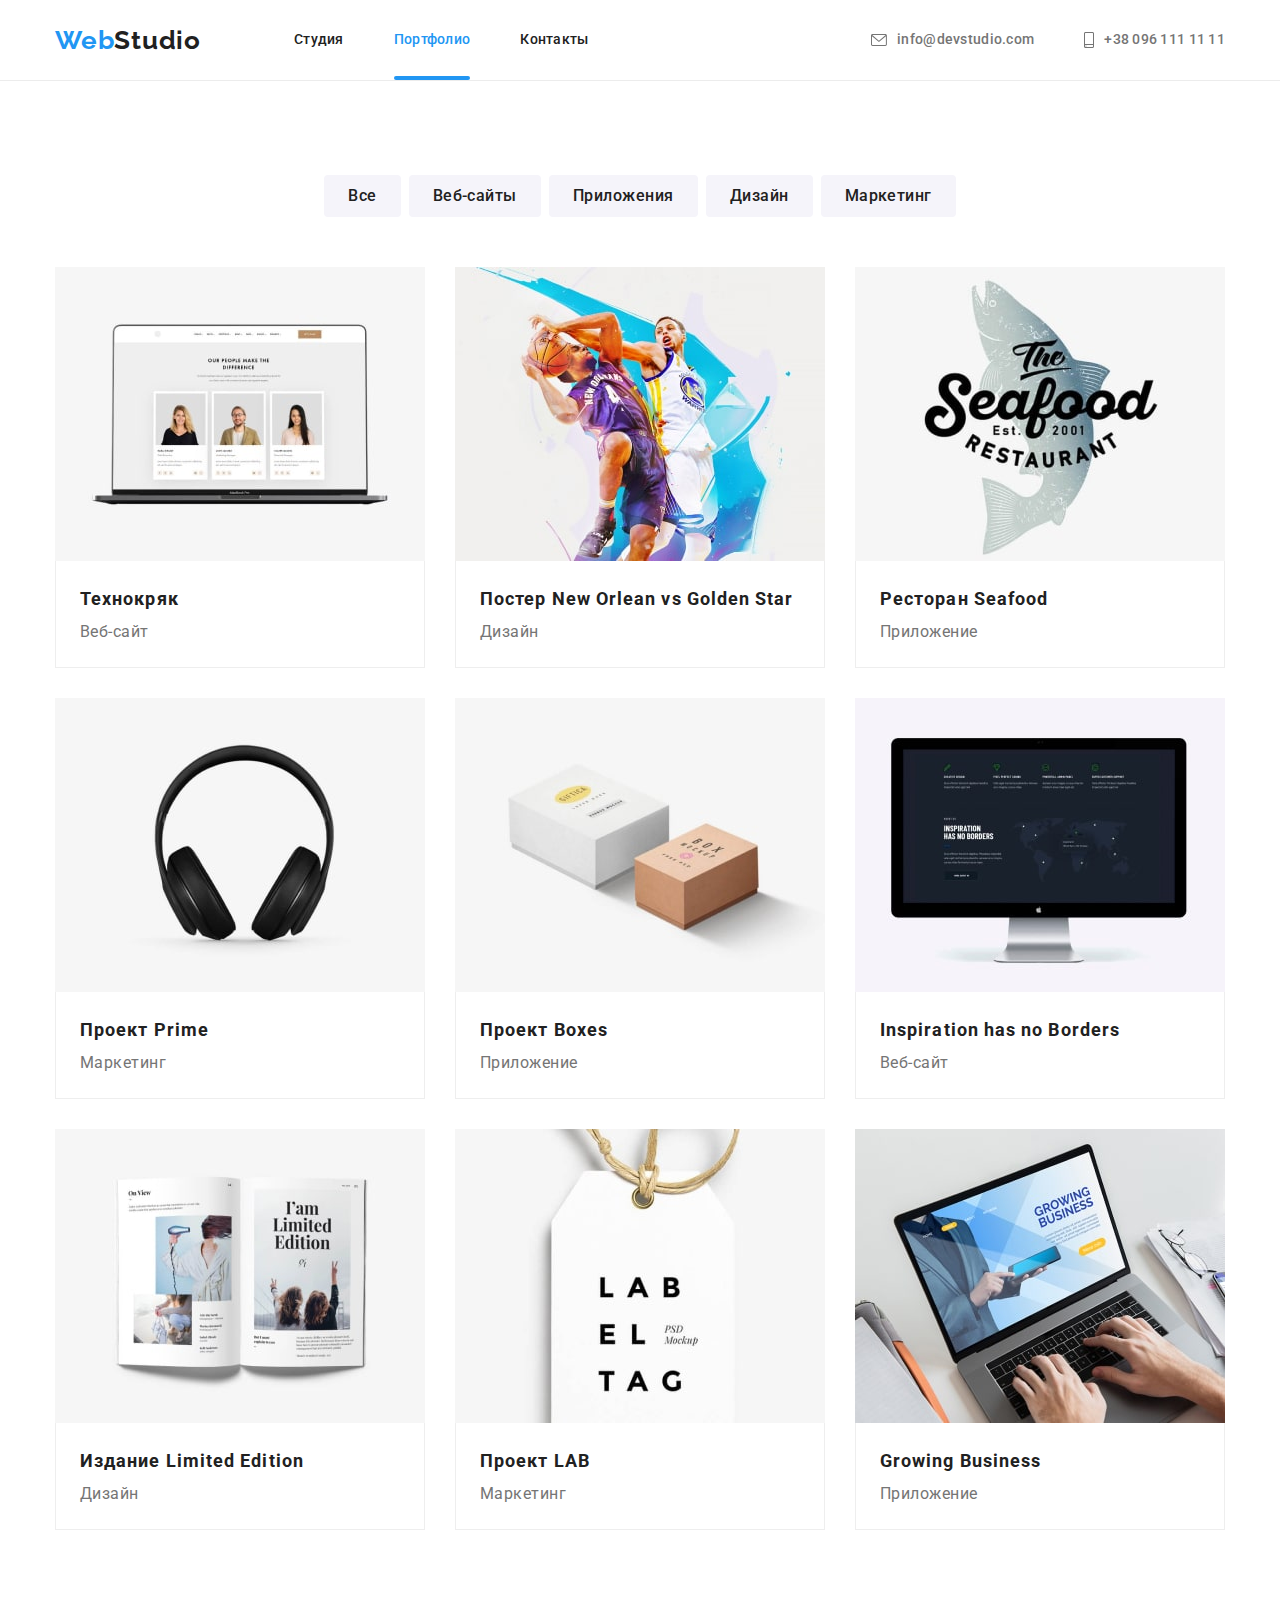
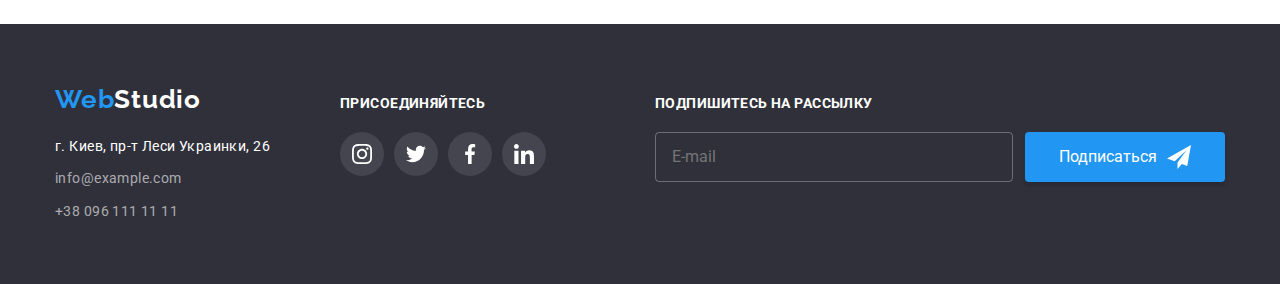
==== commit 523d0f5b: "Готово для проверки" ====
--- a/portfolio.html
+++ b/portfolio.html
@@ -27,10 +27,10 @@
     
                 <ul class="header__list">
                     <li class="header__item">
-                        <a class="header__link current" href="./index.html"> Студия</a>
+                        <a class="header__link " href="./index.html"> Студия</a>
                     </li>
                     <li class="header__item">
-                        <a class="header__link" href="./portfolio.html"> Портфолио</a>
+                        <a class="header__link current" href="./portfolio.html"> Портфолио</a>
                     </li>
                     <li class="header__item">
                         <a class="header__link" href="#contact"> Контакты</a>
@@ -63,137 +63,137 @@
         <!-- Offers -->
         <section class="section">
             <div class="container">
-                <h1 class="visually-hidden">Навигация по сайту</h1>
-                <ul class="navigation-list">
-                    <li class="navigation-item"><button class="navigation-button" type="button">Все</button></li>
-                    <li class="navigation-item"><button class="navigation-button" type="button">Веб-сайты</button></li>
-                    <li class="navigation-item"><button class="navigation-button" type="button">Приложения</button></li>
-                    <li class="navigation-item"><button class="navigation-button" type="button">Дизайн</button></li>
-                    <li class="navigation-item"><button class="navigation-button" type="button">Маркетинг</button></li>
-                </ul>
-                <ul class="offers-list">
-                    <li class="offers-item">
-                        <a class="offers-link" href="">
-                            <div class="offers-popup-block">
+                <h1 class="visually__hidden">Навигация по сайту</h1>
+                <ul class="navigation__list">
+                    <li class="navigation__item"><button class="navigation__button" type="button">Все</button></li>
+                    <li class="navigation__item"><button class="navigation__button" type="button">Веб-сайты</button></li>
+                    <li class="navigation__item"><button class="navigation__button" type="button">Приложения</button></li>
+                    <li class="navigation__item"><button class="navigation__button" type="button">Дизайн</button></li>
+                    <li class="navigation__item"><button class="navigation__button" type="button">Маркетинг</button></li>
+                </ul>
+                <ul class="offers__list">
+                    <li class="offers__item">
+                        <a class="offers__link" href="">
+                            <div class="popup__block">
                                 <img src="./images/img1-min.jpg" alt="Технокряк" width="370">
-                                <p class="offers-popup-text">Технокряк это современная площадка распространения коронавируса. Компании используют эту платформу для цифрового
-                                шпионажа и атак на защищённые сервера конкурентов.</p>
-                            </div>
-                            <div class="offers-item-bottom">
-                                <h2 class="offers-title">Технокряк</h2>
-                                <p class="offers-text">Веб-сайт</p>
-                            </div>
-                        </a>
-                    </li>
-                    <li class="offers-item">
-                        <a class="offers-link" href="">
-                            <div class="offers-popup-block">
+                                <p class="popup__text">Технокряк это современная площадка распространения коронавируса. Компании используют эту платформу для цифрового
+                                шпионажа и атак на защищённые сервера конкурентов.</p>
+                            </div>
+                            <div class="offers__bottom">
+                                <h2 class="offers__title">Технокряк</h2>
+                                <p class="offers__text">Веб-сайт</p>
+                            </div>
+                        </a>
+                    </li>
+                    <li class="offers__item">
+                        <a class="offers__link" href="">
+                            <div class="popup__block">
                             <img src="./images/img2-min.jpg" alt="Постер New Orlean vs Golden Star" width="370">
-                            <p class="offers-popup-text">Технокряк это современная площадка распространения коронавируса. Компании используют эту
-                                платформу для цифрового
-                                шпионажа и атак на защищённые сервера конкурентов.</p>
-                                </div>
-                            <div class="offers-item-bottom">
-                                <h2 class="offers-title">Постер New Orlean vs Golden Star</h2>
-                                <p class="offers-text">Дизайн</p>
-                            </div>
-                        </a>
-                    </li>
-                    <li class="offers-item">
-                        <a class="offers-link" href="">
-                            <div class="offers-popup-block">
+                            <p class="popup__text">Технокряк это современная площадка распространения коронавируса. Компании используют эту
+                                платформу для цифрового
+                                шпионажа и атак на защищённые сервера конкурентов.</p>
+                                </div>
+                            <div class="offers__bottom">
+                                <h2 class="offers__title">Постер New Orlean vs Golden Star</h2>
+                                <p class="offers__text">Дизайн</p>
+                            </div>
+                        </a>
+                    </li>
+                    <li class="offers__item">
+                        <a class="offers__link" href="">
+                            <div class="popup__block">
                             <img src="./images/img3-min.jpg" alt="Ресторан Seafood" width="370">
-                            <p class="offers-popup-text">Технокряк это современная площадка распространения коронавируса. Компании используют эту
-                                платформу для цифрового
-                                шпионажа и атак на защищённые сервера конкурентов.</p>
-                                </div>
-                            <div class="offers-item-bottom">
-                                <h2 class="offers-title">Ресторан Seafood</h2>
-                                <p class="offers-text">Приложение</p>
-                            </div>
-                        </a>
-                    </li>
-                    <li class="offers-item">
-                        <a class="offers-link" href="">
-                            <div class="offers-popup-block">
+                            <p class="popup__text">Технокряк это современная площадка распространения коронавируса. Компании используют эту
+                                платформу для цифрового
+                                шпионажа и атак на защищённые сервера конкурентов.</p>
+                                </div>
+                            <div class="offers__bottom">
+                                <h2 class="offers__title">Ресторан Seafood</h2>
+                                <p class="offers__text">Приложение</p>
+                            </div>
+                        </a>
+                    </li>
+                    <li class="offers__item">
+                        <a class="offers__link" href="">
+                            <div class="popup__block">
                             <img src="./images/img4-min.jpg" alt="Проект Prime" width="370">
-                            <p class="offers-popup-text">Технокряк это современная площадка распространения коронавируса. Компании используют эту
-                                платформу для цифрового
-                                шпионажа и атак на защищённые сервера конкурентов.</p>
-                                </div>
-                            <div class="offers-item-bottom">
-                                <h2 class="offers-title">Проект Prime</h2>
-                                <p class="offers-text">Маркетинг</p>
-                            </div>
-                        </a>
-                    </li>
-                    <li class="offers-item">
-                        <a class="offers-link" href="">
-                            <div class="offers-popup-block">
+                            <p class="popup__text">Технокряк это современная площадка распространения коронавируса. Компании используют эту
+                                платформу для цифрового
+                                шпионажа и атак на защищённые сервера конкурентов.</p>
+                                </div>
+                            <div class="offers__bottom">
+                                <h2 class="offers__title">Проект Prime</h2>
+                                <p class="offers__text">Маркетинг</p>
+                            </div>
+                        </a>
+                    </li>
+                    <li class="offers__item">
+                        <a class="offers__link" href="">
+                            <div class="popup__block">
                             <img src="./images/img5-min.jpg" alt="Проект Boxes" width="370">
-                            <p class="offers-popup-text">Технокряк это современная площадка распространения коронавируса. Компании используют эту
-                                платформу для цифрового
-                                шпионажа и атак на защищённые сервера конкурентов.</p>
-                                </div>
-                            <div class="offers-item-bottom">
-                                <h2 class="offers-title">Проект Boxes</h2>
-                                <p class="offers-text">Приложение</p>
-                            </div>
-                        </a>
-                    </li>
-                    <li class="offers-item">
-                        <a class="offers-link" href="">
-                            <div class="offers-popup-block">
+                            <p class="popup__text">Технокряк это современная площадка распространения коронавируса. Компании используют эту
+                                платформу для цифрового
+                                шпионажа и атак на защищённые сервера конкурентов.</p>
+                                </div>
+                            <div class="offers__bottom">
+                                <h2 class="offers__title">Проект Boxes</h2>
+                                <p class="offers__text">Приложение</p>
+                            </div>
+                        </a>
+                    </li>
+                    <li class="offers__item">
+                        <a class="offers__link" href="">
+                            <div class="popup__block">
                             <img src="./images/img6-min.jpg" alt="Inspiration has no Borders" width="370">
-                            <p class="offers-popup-text">Технокряк это современная площадка распространения коронавируса. Компании используют эту
-                                платформу для цифрового
-                                шпионажа и атак на защищённые сервера конкурентов.</p>
-                                </div>
-                            <div class="offers-item-bottom">
-                                <h2 class="offers-title">Inspiration has no Borders</h2>
-                                <p class="offers-text">Веб-сайт</p>
-                            </div>
-                        </a>
-                    </li>
-                    <li class="offers-item">
-                        <a class="offers-link" href="">
-                            <div class="offers-popup-block">
+                            <p class="popup__text">Технокряк это современная площадка распространения коронавируса. Компании используют эту
+                                платформу для цифрового
+                                шпионажа и атак на защищённые сервера конкурентов.</p>
+                                </div>
+                            <div class="offers__bottom">
+                                <h2 class="offers__title">Inspiration has no Borders</h2>
+                                <p class="offers__text">Веб-сайт</p>
+                            </div>
+                        </a>
+                    </li>
+                    <li class="offers__item">
+                        <a class="offers__link" href="">
+                            <div class="popup__block">
                             <img src="./images/img7-min.jpg" alt="Издание Limited Edition" width="370">
-                            <p class="offers-popup-text">Технокряк это современная площадка распространения коронавируса. Компании используют эту
-                                платформу для цифрового
-                                шпионажа и атак на защищённые сервера конкурентов.</p>
-                                </div>
-                            <div class="offers-item-bottom">
-                                <h2 class="offers-title">Издание Limited Edition</h2>
-                                <p class="offers-text">Дизайн</p>
-                            </div>
-                        </a>
-                    </li>
-                    <li class="offers-item">
-                        <a class="offers-link" href="">
-                            <div class="offers-popup-block">
+                            <p class="popup__text">Технокряк это современная площадка распространения коронавируса. Компании используют эту
+                                платформу для цифрового
+                                шпионажа и атак на защищённые сервера конкурентов.</p>
+                                </div>
+                            <div class="offers__bottom">
+                                <h2 class="offers__title">Издание Limited Edition</h2>
+                                <p class="offers__text">Дизайн</p>
+                            </div>
+                        </a>
+                    </li>
+                    <li class="offers__item">
+                        <a class="offers__link" href="">
+                            <div class="popup__block">
                             <img src="./images/img8-min.jpg" alt="Проект LAB" width="370">
-                            <p class="offers-popup-text">Технокряк это современная площадка распространения коронавируса. Компании используют эту
-                                платформу для цифрового
-                                шпионажа и атак на защищённые сервера конкурентов.</p>
-                                </div>
-                            <div class="offers-item-bottom">
-                                <h2 class="offers-title">Проект LAB</h2>
-                                <p class="offers-text">Маркетинг</p>
-                            </div>
-                        </a>
-                    </li>
-                    <li class="offers-item">
-                        <a class="offers-link" href="">
-                            <div class="offers-popup-block">
+                            <p class="popup__text">Технокряк это современная площадка распространения коронавируса. Компании используют эту
+                                платформу для цифрового
+                                шпионажа и атак на защищённые сервера конкурентов.</p>
+                                </div>
+                            <div class="offers__bottom">
+                                <h2 class="offers__title">Проект LAB</h2>
+                                <p class="offers__text">Маркетинг</p>
+                            </div>
+                        </a>
+                    </li>
+                    <li class="offers__item">
+                        <a class="offers__link" href="">
+                            <div class="popup__block">
                             <img src="./images/img9-min.jpg" alt="Growing Business" width="370">
-                            <p class="offers-popup-text">Технокряк это современная площадка распространения коронавируса. Компании используют эту
-                                платформу для цифрового
-                                шпионажа и атак на защищённые сервера конкурентов.</p>
-                                </div>
-                            <div class="offers-item-bottom">
-                                <h2 class="offers-title">Growing Business</h2>
-                                <p class="offers-text">Приложение</p>
+                            <p class="popup__text">Технокряк это современная площадка распространения коронавируса. Компании используют эту
+                                платформу для цифрового
+                                шпионажа и атак на защищённые сервера конкурентов.</p>
+                                </div>
+                            <div class="offers__bottom">
+                                <h2 class="offers__title">Growing Business</h2>
+                                <p class="offers__text">Приложение</p>
                             </div>
                         </a>
                     </li>
@@ -206,54 +206,53 @@
 
     <!-- Footer -->
 <footer class="footer" id="contact">
-    <div class="container footer-container">
-        <div class="address-box">
-            <a lang="en" class="footer-logo" href="">Web<span class="footer-logo-studio">Studio</span></a>
-
-            <address class="footer-address">
-                <ul class="footer-contacts">
-                    <li class="footer-contacts-item">
-                        <a class="footer-map" href="https://goo.gl/maps/VZ49UgYhJQWMEwJX7" target="_blank"
+    <div class="container footer__container">
+        <div class="">
+            <a lang="en" class="footer__logo" href="">Web<span class="footer__logostudio">Studio</span></a>
+
+            <address class="footer__address">
+                <ul class="footer__contacts">
+                    <li class="footer__item">
+                        <a class="footer__map" href="https://goo.gl/maps/VZ49UgYhJQWMEwJX7" target="_blank"
                             rel="noopener noreferrer">г. Киев, пр-т Леси Украинки, 26
                         </a>
                     </li>
-                    <li class="footer-contacts-item"><a class="footer-mail"
-                            href="mailto:info@example.com">info@example.com</a></li>
-                    <li class="footer-contacts-item"><a class="footer-tel" href="tel:+380961111111">+38 096 111 11
-                            11</a></li>
+                    <li class="footer__item"><a class="footer__mail" href="mailto:info@example.com">info@example.com</a>
+                    </li>
+                    <li class="footer__item"><a class="footer__tel" href="tel:+380961111111">+38 096 111 11 11</a></li>
                 </ul>
             </address>
         </div>
-        <div class="social-box">
-            <p class="social-title">присоединяйтесь</p>
-            <ul class="footer-social-list">
-                <li class="footer-social-item">
-                    <a href="" class="footer-social-link">
-                        <svg class="footer-social-icon" width="20" height="20">
+        <div class="join__box">
+            <p class="join__title">присоединяйтесь</p>
+            <ul class="join__list">
+                <li class="join__item">
+                    <a href="" class="join__link">
+                        <svg class="join__icon" width="20" height="20">
                             <use href="./images/icons.svg#icon-instagram-2">
                             </use>
                         </svg>
                     </a>
                 </li>
-                <li class="footer-social-item">
-                    <a href="" class="footer-social-link">
-                        <svg class="footer-social-icon" width="20" height="20">
+                <li class="join__item">
+                    <a href="" class="join__link">
+                        <svg class="join__icon" width="20" height="20">
                             <use href="./images/icons.svg#icon-twitter-1">
                             </use>
                         </svg>
                     </a>
                 </li>
-                <li class="footer-social-item">
-                    <a href="" class="footer-social-link">
-                        <svg class="footer-social-icon" width="20" height="20">
+                <li class="join__item">
+                    <a href="" class="join__link">
+                        <svg class="join__icon" width="20" height="20">
                             <use href="./images/icons.svg#icon-facebook-1">
                             </use>
                         </svg>
                     </a>
                 </li>
-                <li class="footer-social-item">
-                    <a href="" class="footer-social-link">
-                        <svg class="footer-social-icon" width="20" height="20">
+                <li class="join__item">
+                    <a href="" class="join__link">
+                        <svg class="join__icon" width="20" height="20">
                             <use href="./images/icons.svg#icon-linkedin-1">
                             </use>
                         </svg>
@@ -263,13 +262,13 @@
         </div>
         <div class="online">
             <form action="#" class="online-form">
-                <p class="social-title">подпишитесь на рассылку</p>
-                <div class="online-signup">
-
-                    <input type="text" class="online-input" name="online-name" placeholder="E-mail">
-                    <button type="submit" class="footer-form-button">
+                <p class="join__title">подпишитесь на рассылку</p>
+                <div class="online__signup">
+
+                    <input type="text" class="online__input" name="online-name" placeholder="E-mail">
+                    <button type="submit" class="online__button">
                         Подписаться
-                        <svg class="footer-button-icon" width="24" height="24">
+                        <svg class="button__icon" width="24" height="24">
                             <use href="./images/icons.svg#icon-icon-send"></use>
                         </svg>
                     </button>
@@ -280,7 +279,5 @@
     </div>
 
 </footer>
-    
-    </footer>
 </body>
 </html>--- a/css/main.css
+++ b/css/main.css
@@ -118,7 +118,7 @@
   transition: transform 500ms var(--timing-function);
 }
 
-.modal-close {
+.modal__close {
   cursor: pointer;
   width: 30px;
   height: 30px;
@@ -133,7 +133,7 @@
   justify-content: center;
 }
 
-.modal-close:hover, .modal-close:focus {
+.modal__close:hover, .modal__close:focus {
   fill: #2196f3;
   transition: fill 250ms cubic-bezier(0.4, 0, 0.2, 1);
 }
@@ -144,7 +144,7 @@
   pointer-events: none;
 }
 
-.modal-title {
+.modal__title {
   font-weight: bold;
   font-size: 20px;
   line-height: 1.15;
@@ -154,19 +154,19 @@
   margin-bottom: 12px;
 }
 
-.modal-field {
+.modal__field {
   margin-bottom: 10px;
 }
 
-.modal-comment {
+.modal__comment {
   margin-bottom: 20px;
 }
 
-.input-wrap {
+.input__wrap {
   position: relative;
 }
 
-.input-icon {
+.input__icon {
   position: absolute;
   left: 12px;
   top: 50%;
@@ -174,7 +174,7 @@
   transition: fill 250ms var(--timing-function);
 }
 
-.modal-form-input {
+.input__date {
   cursor: pointer;
   width: 100%;
   height: 40px;
@@ -187,15 +187,15 @@
   transition: border-color 250ms var(--timing-function);
 }
 
-.modal-form-input:focus {
+.input__date:focus {
   border-color: var(--accent-color);
 }
 
-.modal-form-input:focus + .input-icon {
+.input__date:focus + .input__icon {
   fill: var(--accent-color);
 }
 
-.modal-form-text {
+.modal__thumb {
   display: block;
   width: 100%;
   height: 120px;
@@ -205,18 +205,18 @@
   padding: 12px 16px;
 }
 
-.modal-form-text::placeholder {
+.modal__thumb::placeholder {
   font-size: 12px;
   line-height: 1.17;
   letter-spacing: 0.01em;
   color: rgba(117, 117, 117, 0.5);
 }
 
-.modal-form-text:focus {
+.modal__thumb:focus {
   border-color: var(--accent-color);
 }
 
-.form-input-text {
+.modal__text {
   font-weight: normal;
   font-size: 12px;
   line-height: 1.17;
@@ -226,7 +226,7 @@
   margin-bottom: 4px;
 }
 
-.check-text {
+.check__text {
   align-items: center;
   justify-content: center;
   font-size: 14px;
@@ -237,7 +237,7 @@
   margin-bottom: 30px;
 }
 
-.check-item {
+.check__item {
   width: 16px;
   height: 15px;
   border: 2px solid #212121;
@@ -249,34 +249,34 @@
   transition: background-color 250ms var(--timing-function), border 250ms var(--timing-function);
 }
 
-.check-icon {
+.check__icon {
   fill: #ffffff;
 }
 
-.policy-text,
-.modal-checkbox-link {
+.policy__text,
+.policy__link {
   font-size: 14px;
   line-height: 1.71;
   letter-spacing: 0.03em;
   color: var(--main-text-color);
 }
 
-.modal-checkbox-link {
+.policy__link {
   text-decoration-line: underline;
   color: #2196f3;
 }
 
-.modal-check:checked + .check-text .check-item {
+.modal__check:checked + .check__text .check__item {
   background-color: var(--accent-color);
   border: none;
 }
 
-.modal-check:checked + .check-text:focus {
+.modal__check:checked + .check__text:focus {
   accent-color: var(--accent-color);
   border: none;
 }
 
-.modal-button {
+.modal__button {
   display: block;
   margin: 0 auto;
   cursor: pointer;
@@ -295,7 +295,7 @@
   transition: background-color 250ms var(--timing-function);
 }
 
-.modal-button:hover, .modal-button:focus {
+.modal__button:hover, .modal__button:focus {
   background-color: #188ce8;
 }
 
@@ -609,21 +609,21 @@
   fill: currentColor;
 }
 
-.customers-list {
-  display: flex;
-  justify-content: center;
-}
-
-.customers-item {
+.customers__list {
+  display: flex;
+  justify-content: center;
+}
+
+.customers__item {
   width: 170px;
   height: 92px;
 }
 
-.customers-item + .customers-item {
+.customers__item + .customers__item {
   margin-left: 30px;
 }
 
-.customers-link {
+.customers__link {
   width: 100%;
   height: 100%;
   border: 1px solid #afb1b8;
@@ -635,16 +635,16 @@
   transition: border-color 250ms var(--timing-function), color 250ms var(--timing-function);
 }
 
-.customers-link:hover, .customers-link:focus {
+.customers__link:hover, .customers__link:focus {
   border-color: var(--accent-color);
   color: var(--accent-color);
 }
 
-.customers-icon {
+.customers__icon {
   fill: currentColor;
 }
 
-.customers-title {
+.customers__title {
   text-align: center;
   margin-bottom: 50px;
   font-weight: 700;
@@ -659,12 +659,12 @@
   padding: 60px 0;
 }
 
-.footer-address {
+.footer__address {
   margin-top: 20px;
   font-style: normal;
 }
 
-.footer-logo {
+.footer__logo {
   font-family: Raleway;
   font-weight: 700;
   font-size: 26px;
@@ -673,45 +673,45 @@
   color: #2196f3;
 }
 
-.footer-logo-studio {
+.footer__logostudio {
   color: #ffffff;
 }
 
-.footer-map {
+.footer__map {
   font-size: 14px;
   line-height: 1.71;
   letter-spacing: 0.03em;
   color: var(--third-contacts-color);
 }
 
-.footer-mail {
+.footer__mail {
   font-size: 14px;
   line-height: 1.71;
   letter-spacing: 0.03em;
   color: var(--second-contacts-color);
 }
 
-.footer-tel {
+.footer__tel {
   font-size: 14px;
   line-height: 1.71;
   letter-spacing: 0.03em;
   color: var(--second-contacts-color);
 }
 
-.footer-contacts-item:not(:last-child) {
+.footer__item:not(:last-child) {
   margin-bottom: 9px;
 }
 
-.footer-container {
+.footer__container {
   display: flex;
   align-items: baseline;
 }
 
-.social-box {
+.join__box {
   margin-left: 70px;
 }
 
-.social-title {
+.join__title {
   font-weight: 700;
   font-size: 14px;
   line-height: 1.14;
@@ -721,21 +721,21 @@
   color: var(--second-title-color);
 }
 
-.footer-social-list {
-  display: flex;
-  justify-content: center;
-}
-
-.footer-social-item {
+.join__list {
+  display: flex;
+  justify-content: center;
+}
+
+.join__item {
   width: 44px;
   height: 44px;
 }
 
-.footer-social-item:not(:last-child) {
+.join__item:not(:last-child) {
   margin-right: 10px;
 }
 
-.footer-social-link {
+.join__link {
   width: 100%;
   height: 100%;
   background-color: rgba(255, 255, 255, 0.1);
@@ -747,11 +747,11 @@
   transition: background-color 250ms var(--timing-function);
 }
 
-.footer-social-link:hover, .footer-social-link:focus {
+.join__link:hover, .join__link:focus {
   background-color: var(--accent-color);
 }
 
-.footer-social-icon {
+.join__icon {
   fill: var(--second-title-color);
 }
 
@@ -759,14 +759,14 @@
   margin-left: auto;
 }
 
-.online-signup {
+.online__signup {
   display: flex;
   justify-content: space-between;
   align-items: center;
   margin-left: auto;
 }
 
-.online-input {
+.online__input {
   width: 358px;
   height: 50px;
   border: 1px solid rgba(255, 255, 255, 0.3);
@@ -777,7 +777,7 @@
   margin-right: 12px;
 }
 
-.footer-form-button {
+.online__button {
   cursor: pointer;
   border: transparent;
   display: flex;
@@ -793,26 +793,22 @@
   color: #ffffff;
 }
 
-.footer-button-icon {
+.button__icon {
   margin-left: 10px;
   fill: #ffffff;
 }
 
-.navigation-list {
+.navigation__list {
   display: flex;
   justify-content: center;
   margin-bottom: 50px;
 }
 
-.navigation-list .navigation-item:not(:last-child) {
+.navigation__list .navigation__item:not(:last-child) {
   margin-right: 8px;
 }
 
-.menu-container {
-  padding-top: 94px;
-}
-
-.navigation-button {
+.navigation__button {
   cursor: pointer;
   font-family: inherit;
   font-weight: 500;
@@ -828,7 +824,7 @@
   transition: background-color 250ms var(--timing-function), color 250ms var(--timing-function), box-shadow 250ms var(--timing-function);
 }
 
-.navigation-button:hover, .navigation-button:focus {
+.navigation__button:hover, .navigation__button:focus {
   box-shadow: 0px 3px 1px rgba(0, 0, 0, 0.1), 0px 1px 2px rgba(0, 0, 0, 0.08), 0px 2px 2px rgba(0, 0, 0, 0.12);
   color: #ffffff;
   background-color: var(--accent-color);
@@ -838,7 +834,7 @@
   padding-top: 50px;
   padding-bottom: 94px;
 } */
-.offers-title {
+.offers__title {
   font-weight: 700;
   font-size: 18px;
   line-height: 2;
@@ -846,52 +842,52 @@
   color: var(--main-title-color);
 }
 
-.offers-text {
+.offers__text {
   font-size: 16px;
   line-height: 1.87;
   letter-spacing: 0.03em;
   color: var(--main-text-color);
 }
 
-.offers-list {
+.offers__list {
   display: flex;
   flex-wrap: wrap;
   margin-left: -30px;
   margin-bottom: -30px;
 }
 
-.offers-item {
+.offers__item {
   flex-basis: calc(100% / 3 - 30px);
   margin-left: 30px;
   margin-bottom: 30px;
 }
 
-.offers-link {
+.offers__link {
   display: block;
   transition: box-shadow 250ms var(--timing-function);
 }
 
-.offers-link:hover .offers-popup-text,
-.offers-link:focus .offers-popup-text {
+.offers__link:hover .popup__text,
+.offers__link:focus .popup__text {
   transform: translateY(0);
 }
 
-.offers-link:hover, .offers-link:focus {
+.offers__link:hover, .offers__link:focus {
   box-shadow: 0px 1px 1px rgba(0, 0, 0, 0.12), 0px 4px 4px rgba(0, 0, 0, 0.06), 1px 4px 6px rgba(0, 0, 0, 0.16);
 }
 
-.offers-item-bottom {
+.offers__bottom {
   padding: 20px 24px;
   border: 1px solid #eeeeee;
   border-top: none;
 }
 
-.offers-popup-block {
+.popup__block {
   position: relative;
   overflow: hidden;
 }
 
-.offers-popup-text {
+.popup__text {
   position: absolute;
   top: 0;
   left: 0;
